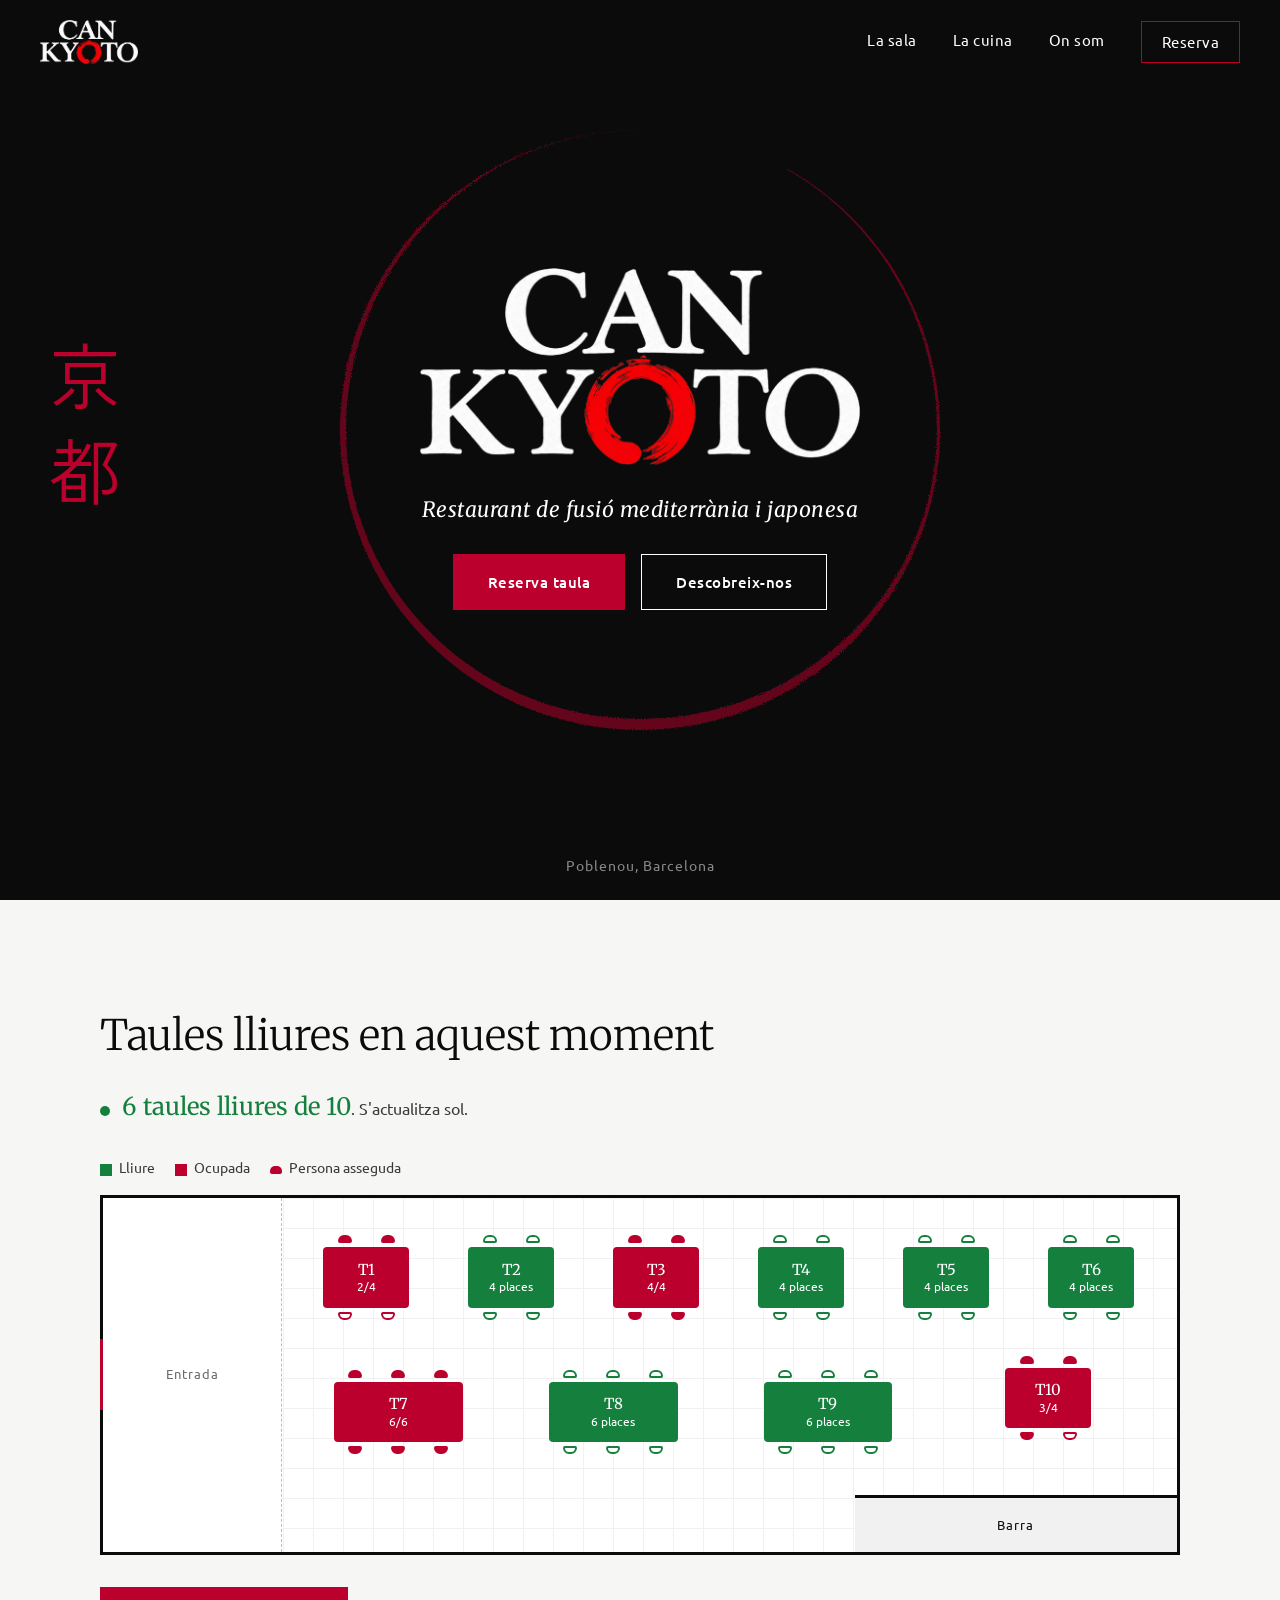
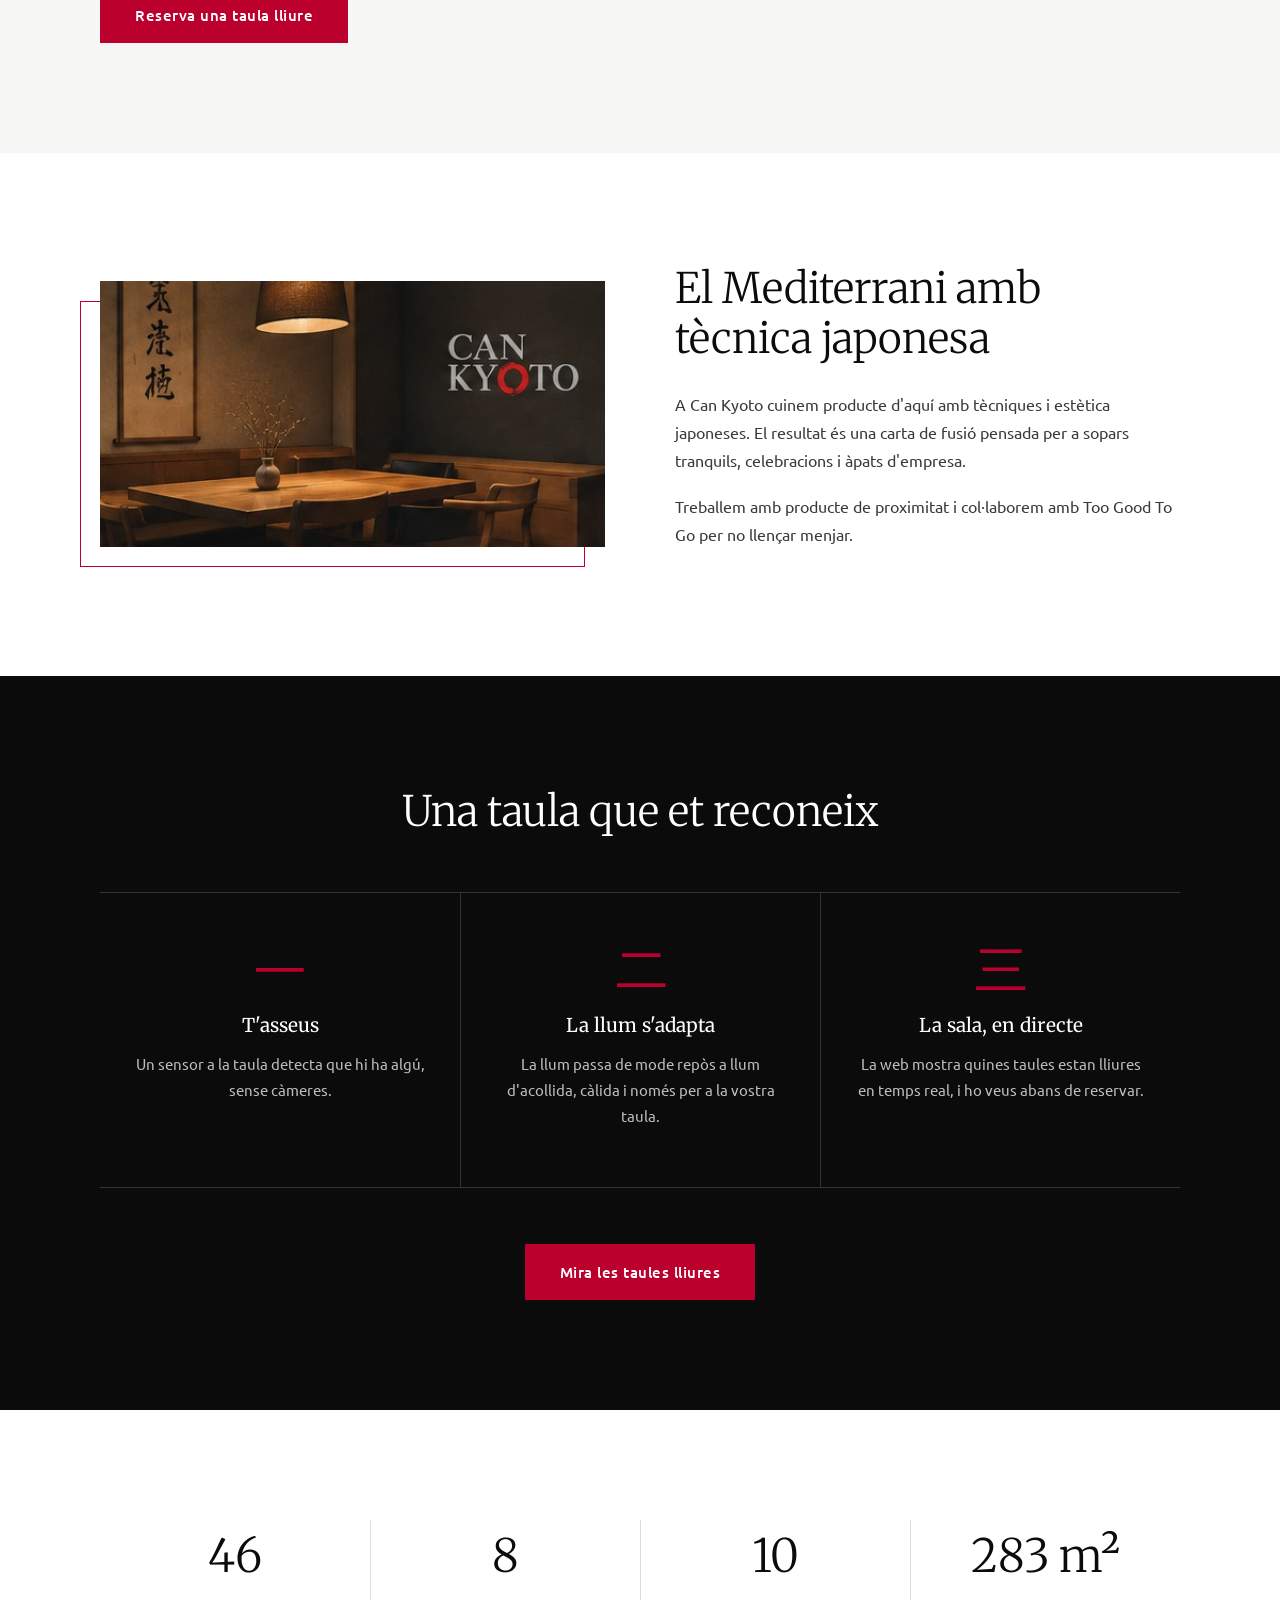
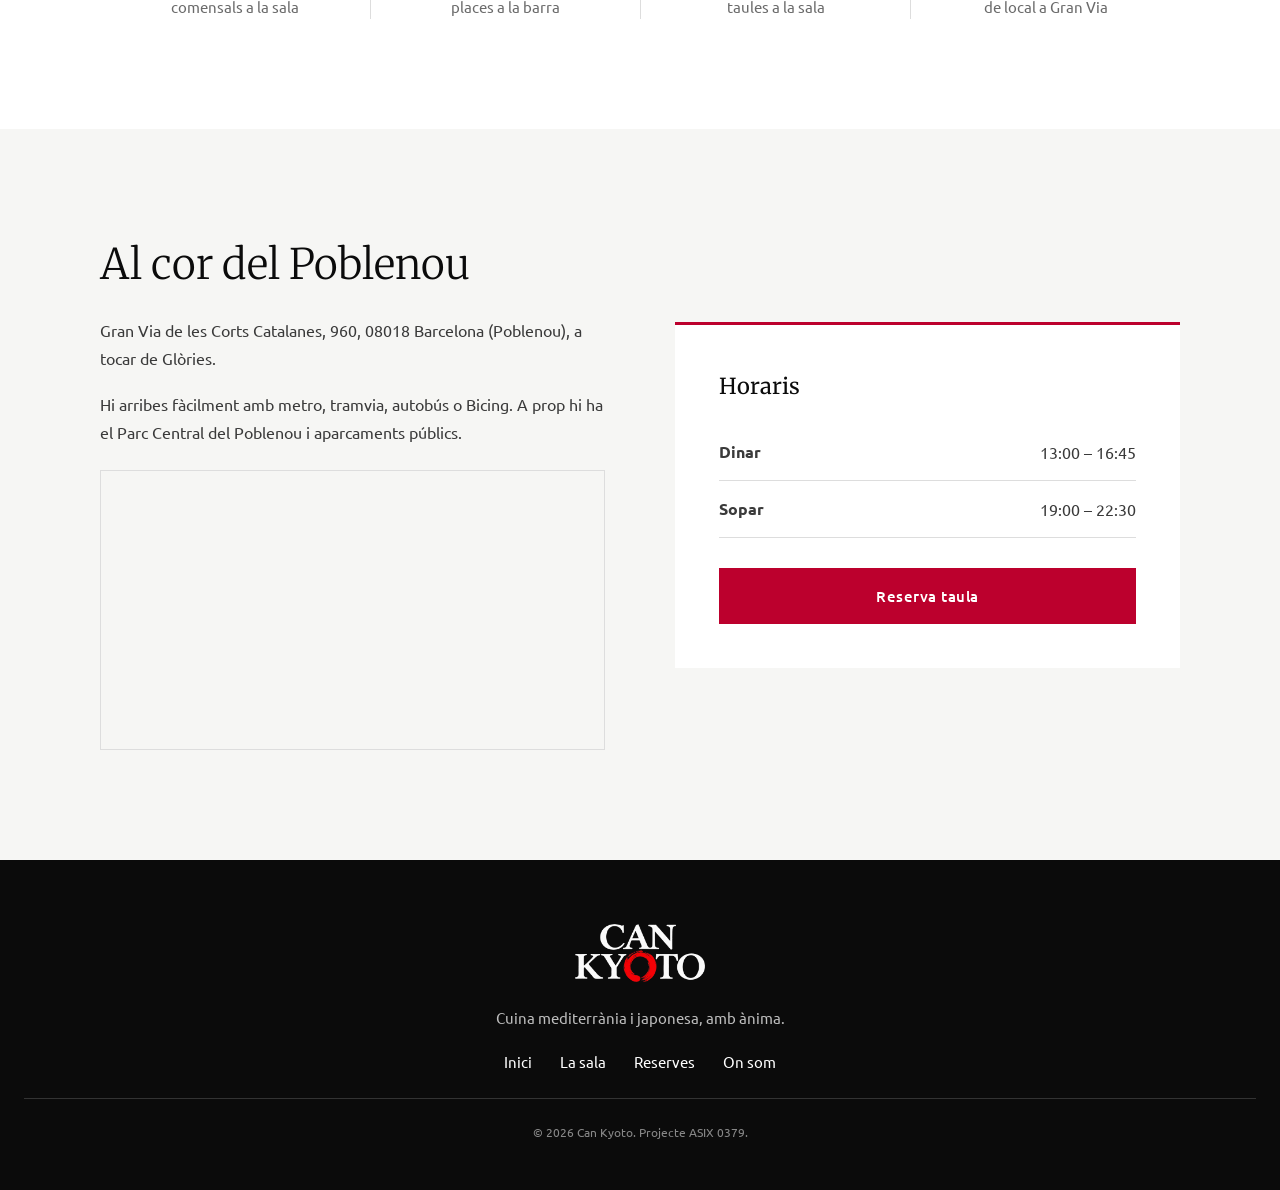
==== index.html @ b828a42a "Millores de la web: variables CSS, focus amb teclat i ajustos per al mòbil - Colors i lletres en var" ====
<!doctype html>
<html lang="ca">
<head>
  <meta charset="utf-8">
  <meta name="viewport" content="width=device-width, initial-scale=1">
  <title>Can Kyoto, restaurant de fusió mediterrània i japonesa</title>
  <meta name="description" content="Can Kyoto, restaurant de fusió mediterrània i japonesa al Poblenou, Barcelona.">
  <link rel="preconnect" href="https://fonts.googleapis.com">
  <link rel="preconnect" href="https://fonts.gstatic.com" crossorigin>
  <link href="https://fonts.googleapis.com/css2?family=Merriweather:ital,wght@0,300;0,400;0,700;1,400&family=Ubuntu:wght@300;400;500;700&family=Zen+Kaku+Gothic+New:wght@400;700&display=swap" rel="stylesheet">
  <link rel="icon" href="img/favicon.png">
  <link rel="stylesheet" href="css/style.css?v=3">
</head>
<body>

  <!-- PORTADA -->
  <header class="hero">
    <nav class="menu">
      <a href="index.html" class="logo-menu"><img src="img/logotip.png" alt="Can Kyoto, inici"></a>
      <a href="#sala">La sala</a>
      <a href="#cuina">La cuina</a>
      <a href="#on-som">On som</a>
      <a href="reserves.html" class="menu-reserva">Reserva</a>
    </nav>

    <p class="kanji" lang="ja">京都</p>

    <!-- Filtre SVG: deforma la vora del cercle amb soroll perquè sembli pintada amb pinzell -->
    <svg class="filtres" aria-hidden="true">
      <filter id="pinzell">
        <feTurbulence type="fractalNoise" baseFrequency="0.9" numOctaves="2" result="soroll" />
        <feDisplacementMap in="SourceGraphic" in2="soroll" scale="4" />
      </filter>
    </svg>
    <div class="cercle"></div>

    <div class="hero-centre">
      <img src="img/logotip.png" alt="Can Kyoto" class="logo">
      <p class="subtitol">Restaurant de fusió mediterrània i japonesa</p>
      <div class="hero-botons">
        <a href="reserves.html" class="boto">Reserva taula</a>
        <a href="#cuina" class="boto boto-linia">Descobreix-nos</a>
      </div>
    </div>

    <p class="hero-peu">Poblenou, Barcelona</p>
  </header>

  <!-- LA SALA EN DIRECTE -->
  <section class="seccio gris" id="sala">
    <div class="contingut">
      <h2>Taules lliures en aquest moment</h2>
      <p class="sala-estat"><span class="punt"></span> <strong id="lliures"></strong>. S'actualitza sol.</p>

      <div class="llegenda">
        <span><i class="quadre lliure"></i> Lliure</span>
        <span><i class="quadre ocupada"></i> Ocupada</span>
        <span><i class="quadre assegut"></i> Persona asseguda</span>
      </div>

      <div class="mapa-scroll">
        <div class="mapa" id="mapa-sala">
          <div class="zona entrada">Entrada</div>
          <div class="zona barra">Barra</div>
        </div>
      </div>

      <a href="reserves.html" class="boto boto-sala">Reserva una taula lliure</a>
    </div>
  </section>

  <!-- LA CUINA -->
  <section class="seccio" id="cuina">
    <div class="contingut dues-col">
      <div>
        <h2>El Mediterrani amb tècnica japonesa</h2>
        <p>A Can Kyoto cuinem producte d'aquí amb tècniques i estètica japoneses. El resultat és una carta de fusió pensada per a sopars tranquils, celebracions i àpats d'empresa.</p>
        <p>Treballem amb producte de proximitat i col·laborem amb Too Good To Go per no llençar menjar.</p>
      </div>
      <div class="marc-foto">
        <img src="img/sala.jpg" alt="Taula de fusta de la sala de Can Kyoto sota un llum càlid">
      </div>
    </div>
  </section>

  <!-- LA TAULA QUE ET RECONEIX -->
  <section class="seccio fosc" id="taula">
    <div class="contingut">
      <h2>Una taula que et reconeix</h2>

      <div class="passos">
        <div class="pas-taula">
          <p class="num" lang="ja">一</p>
          <h3>T'asseus</h3>
          <p>Un sensor a la taula detecta que hi ha algú, sense càmeres.</p>
        </div>
        <div class="pas-taula">
          <p class="num" lang="ja">二</p>
          <h3>La llum s'adapta</h3>
          <p>La llum passa de mode repòs a llum d'acollida, càlida i només per a la vostra taula.</p>
        </div>
        <div class="pas-taula">
          <p class="num" lang="ja">三</p>
          <h3>La sala, en directe</h3>
          <p>La web mostra quines taules estan lliures en temps real, i ho veus abans de reservar.</p>
        </div>
      </div>

      <a href="#sala" class="boto">Mira les taules lliures</a>
    </div>
  </section>

  <!-- XIFRES -->
  <section class="seccio">
    <div class="contingut xifres">
      <div class="xifra"><strong>46</strong><span>comensals a la sala</span></div>
      <div class="xifra"><strong>8</strong><span>places a la barra</span></div>
      <div class="xifra"><strong>10</strong><span>taules a la sala</span></div>
      <div class="xifra"><strong>283 m²</strong><span>de local a Gran Via</span></div>
    </div>
  </section>

  <!-- ON SOM -->
  <section class="seccio gris" id="on-som">
    <div class="contingut dues-col">
      <div>
        <h2>Al cor del Poblenou</h2>
        <p>Gran Via de les Corts Catalanes, 960, 08018 Barcelona (Poblenou), a tocar de Glòries.</p>
        <p>Hi arribes fàcilment amb metro, tramvia, autobús o Bicing. A prop hi ha el Parc Central del Poblenou i aparcaments públics.</p>
        <!-- Mapa de Google incrustat (no cal clau d'API amb output=embed) -->
        <iframe class="mapa-google" title="Mapa de la ubicació de Can Kyoto" loading="lazy"
          src="https://www.google.com/maps?q=41.409875,2.195916&amp;z=17&amp;output=embed"></iframe>
      </div>
      <div class="horaris">
        <h3>Horaris</h3>
        <p class="fila"><strong>Dinar</strong> <span>13:00 – 16:45</span></p>
        <p class="fila"><strong>Sopar</strong> <span>19:00 – 22:30</span></p>
        <a href="reserves.html" class="boto">Reserva taula</a>
      </div>
    </div>
  </section>

  <!-- PEU -->
  <footer class="peu-portada">
    <img src="img/logotip.png" alt="Can Kyoto" class="logo-peu">
    <p>Cuina mediterrània i japonesa, amb ànima.</p>
    <nav class="menu-peu">
      <a href="index.html">Inici</a>
      <a href="index.html#sala">La sala</a>
      <a href="reserves.html">Reserves</a>
      <a href="index.html#on-som">On som</a>
    </nav>
    <p class="petit">© 2026 Can Kyoto. Projecte ASIX 0379.</p>
  </footer>

  <script src="js/taules.js?v=2"></script>
  <script src="js/sala.js?v=2"></script>
  <script src="js/menu.js?v=2"></script>
</body>
</html>
---- css/style.css ----
/* ==========================================================
   Can Kyoto: full d'estils de tota la web
   Colors de la guia d'estil: negre #0B0B0B, blanc #FFFFFF i vermell #BC002D
   ========================================================== */

:root {
  /* Colors: es canvien aquí i canvien a tota la web */
  --negre: #0B0B0B;
  --blanc: #FFFFFF;
  --vermell: #BC002D;
  --vermell-fosc: #8F0022;
  --verd: #15803D;
  --verd-fosc: #116A32;
  --text: #3A3A3A;
  --gris: #6B6B6B;
  --gris-clar: #888888;
  --gris-suau: #BDBDBD;
  --linia-fosca: #333333;
  --linia: #DDDDDD;
  --linia-clara: #E5E5E5;
  --vora-opcio: #CFCFCF;
  --fons-gris: #F6F6F4;
  --quadricula: #F1F1F1;
  --taula-petita: #D1D5DB;
  --text-taula-petita: #4B5563;
  --vermell-mig: rgba(188, 0, 45, 0.5);

  /* Lletres */
  --lletra-text: "Ubuntu", sans-serif;
  --lletra-titols: "Merriweather", serif;
  --lletra-japonesa: "Zen Kaku Gothic New", sans-serif;
}

* { box-sizing: border-box; margin: 0; padding: 0; }

/* Res no pot fer sortir la pàgina pels costats (scroll lateral al mòbil) */
html, body { overflow-x: clip; }

/* Contorn visible quan es navega amb el teclat, a totes les pàgines */
:focus-visible { outline: 2px solid var(--vermell); outline-offset: 2px; }

body {
  font-family: var(--lletra-text);
  font-size: 16px;
  line-height: 1.6;
  color: var(--negre);
  background: var(--blanc);
}

/* ==========================================================
   Portada (index.html)
   ========================================================== */

/* Estil japonès minimalista: molt d'espai, línies fines i el vermell només per destacar */

/* ---------- Portada ---------- */
.hero {
  position: relative;          /* perquè el cercle i el kanji es col·loquin dins */
  min-height: 100vh;           /* per als navegadors antics */
  min-height: 100svh;          /* ocupa la pantalla sense quedar tallat per la barra del mòbil */
  display: flex;
  flex-direction: column;
  padding: 24px 40px;
  background: var(--negre);
  color: var(--blanc);
  text-align: center;
  overflow: hidden;
}

/* Menú de dalt a la dreta: fix, es queda a dalt quan baixes per la pàgina */
.menu {
  position: fixed;             /* fix a la finestra (sticky no serveix: el menú és dins de la portada) */
  top: 0;
  left: 0;
  right: 0;
  z-index: 10;                 /* per sobre de les seccions */
  display: flex;
  justify-content: flex-end;
  align-items: center;
  gap: 36px;
  padding: 20px 40px;
  background: var(--negre);         /* fons negre perquè es llegeixi a sobre de les seccions blanques */
}

/* Quan cliques un enllaç (#cuina...), la secció no queda tapada pel menú fix */
html { scroll-padding-top: 90px; }
.menu a {
  color: var(--blanc);
  text-decoration: none;
  font-size: 15px;
  letter-spacing: 0.5px;
  padding-bottom: 4px;
  border-bottom: 1px solid transparent;
}
.menu a:hover { border-bottom-color: var(--vermell); }

/* Logo petit a l'esquerra del menú: margin-right auto l'empeny a l'esquerra i els enllaços a la dreta */
.menu .logo-menu { margin-right: auto; padding: 0; border: 0; }
.logo-menu img { display: block; height: 44px; }

/* A dalt de tot ja es veu el logo gran de la portada: el petit només surt quan baixes (js/menu.js) */
.menu .logo-menu { opacity: 0; transition: opacity 0.3s; }
.menu.avall .logo-menu { opacity: 1; }
.menu .menu-reserva { padding: 8px 20px; border: 1px solid var(--vermell); }
.menu .menu-reserva:hover { background: var(--vermell); }

/* "Kioto" en japonès, escrit en vertical: és l'element protagonista de la portada */
.kanji {
  position: absolute;
  left: 48px;
  top: 50%;
  margin-top: -110px;          /* la meitat de l'alçada del text: queda centrat */
  writing-mode: vertical-rl;
  font-family: var(--lletra-japonesa);
  font-size: 72px;
  line-height: 1;
  letter-spacing: 24px;
  color: var(--vermell);
}

/* Cercle darrere del logo en forma d'ensō: el cercle japonès pintat d'un sol traç de pinzell,
   que es deixa obert. El tros de dalt és transparent i les puntes s'aprimen soles. */
.cercle {
  position: absolute;
  top: 50%;
  left: 50%;
  width: 600px;
  height: 600px;
  margin-top: -320px;          /* la meitat de l'alçada, una mica més amunt */
  margin-left: -300px;         /* la meitat de l'amplada: queda centrat */
  border-style: solid;
  border-color: var(--vermell-mig);
  border-top-color: transparent;   /* l'obertura de l'ensō: així també es veu que gira */
  /* Cada costat té un gruix diferent (dalt, dreta, baix, esquerra):
     el traç s'engruixeix i s'aprima com una pinzellada */
  border-width: 0 3px 11px 6px;
  filter: url(#pinzell);           /* vores irregulars de pinzell (filtre SVG de l'index.html) */
  border-radius: 50%;
  animation: girar 60s linear infinite;   /* una volta per minut */
}

@keyframes girar {
  from { transform: rotate(0deg); }
  to { transform: rotate(360deg); }
}

/* L'SVG només guarda el filtre: no ha d'ocupar espai */
.filtres { position: absolute; width: 0; height: 0; }

/* Si l'usuari té activat "reduir moviment" al sistema, el cercle no gira */
@media (prefers-reduced-motion: reduce) {
  .cercle { animation: none; }
}

.hero-centre {
  position: relative;          /* queda per sobre del cercle */
  flex: 1;
  display: flex;
  flex-direction: column;
  align-items: center;
  justify-content: center;
  gap: 28px;
}
.logo { width: 440px; max-width: 80%; }
.subtitol {
  font-family: var(--lletra-titols);
  font-style: italic;
  font-size: 21px;
  letter-spacing: 0.5px;
}
.hero-botons { display: flex; flex-wrap: wrap; justify-content: center; gap: 16px; }
.hero-peu { font-size: 14px; letter-spacing: 1px; color: var(--gris-clar); }

/* Botons */
.boto {
  display: inline-block;
  padding: 15px 34px;
  border: 1px solid var(--vermell);
  background: var(--vermell);
  color: var(--blanc);
  text-decoration: none;
  font-size: 15px;
  font-weight: 500;
  letter-spacing: 0.5px;
}
.boto:hover { background: var(--vermell-fosc); border-color: var(--vermell-fosc); }
.boto-linia { background: transparent; border-color: var(--blanc); }
.boto-linia:hover { background: var(--blanc); border-color: var(--blanc); color: var(--negre); }

/* ---------- Seccions ---------- */
.seccio { padding: 110px 40px; }
.contingut { max-width: 1080px; margin: 0 auto; }
.seccio h2 {
  font-family: var(--lletra-titols);
  font-weight: 300;
  font-size: 42px;
  line-height: 1.2;
  margin-bottom: 26px;
}
.seccio p { max-width: 520px; margin-bottom: 18px; line-height: 1.75; color: var(--text); }

.gris { background: var(--fons-gris); }

/* Mapa de Google de la secció On som */
.mapa-google { display: block; width: 100%; height: 280px; margin-top: 24px; border: 1px solid var(--linia); }

/* Dues columnes: text i foto */
.dues-col { display: grid; grid-template-columns: minmax(0, 1fr) minmax(0, 1fr); gap: 70px; align-items: center; }

/* Foto amb un marc vermell desplaçat */
.marc-foto { position: relative; }
.marc-foto::before {
  content: "";
  position: absolute;
  top: 20px;
  left: 20px;
  right: -20px;
  bottom: -20px;
  border: 1px solid var(--vermell);
}
.marc-foto img { position: relative; display: block; width: 100%; }

/* A "La cuina" la foto va a l'esquerra (la columna de text i la de la foto s'alternen)
   i el marc vermell surt cap a l'esquerra, cap a fora de la pàgina */
#cuina .marc-foto { order: -1; }
#cuina .marc-foto::before { left: -20px; right: 20px; }

/* Secció fosca */
.fosc { background: var(--negre); color: var(--blanc); text-align: center; }
.fosc p { color: var(--gris-suau); margin-left: auto; margin-right: auto; }

.passos {
  display: grid;
  grid-template-columns: 1fr 1fr 1fr;
  margin: 56px 0;
  border-top: 1px solid var(--linia-fosca);
  border-bottom: 1px solid var(--linia-fosca);
}
.pas-taula { padding: 40px 32px; }
.pas-taula + .pas-taula { border-left: 1px solid var(--linia-fosca); }   /* línia entre columnes */
.pas-taula .num { font-family: var(--lletra-japonesa); font-size: 56px; line-height: 1.2; color: var(--vermell); margin-bottom: 10px; }
.pas-taula h3 { font-family: var(--lletra-titols); font-weight: 400; font-size: 19px; margin-bottom: 10px; }
.pas-taula p { font-size: 15px; }

/* La sala en directe */
.sala-estat { color: var(--text); }
/* El nombre de taules lliures és el que més importa: gran i en verd */
.sala-estat strong { font-family: var(--lletra-titols); font-size: 24px; font-weight: 400; color: var(--verd); }
.punt { display: inline-block; width: 10px; height: 10px; margin-right: 8px; border-radius: 50%; background: var(--verd); vertical-align: middle; animation: batec 2s infinite; }
#sala .mapa { background-color: var(--blanc); }   /* el plànol blanc destaca sobre el fons gris */

/* El punt verd s'apaga i s'encén: indica que les dades són en directe */
@keyframes batec {
  50% { opacity: 0.3; }
}
@media (prefers-reduced-motion: reduce) {
  .punt { animation: none; }
}
#sala .llegenda { margin-top: 28px; }
#sala .taula { cursor: default; }                          /* aquí només es mira, no es tria */
#sala .tauler { transition: background-color 0.6s; }       /* el canvi de color es nota */
.boto-sala { margin-top: 32px; }

/* Xifres */
.xifres { display: grid; grid-template-columns: 1fr 1fr 1fr 1fr; text-align: center; }
.xifra + .xifra { border-left: 1px solid var(--linia); }
.xifra strong { display: block; font-family: var(--lletra-titols); font-weight: 300; font-size: 46px; }
.xifra span { font-size: 15px; color: var(--gris); }

/* Horaris */
.horaris { padding: 44px; background: var(--blanc); border-top: 3px solid var(--vermell); }
.horaris h3 { font-family: var(--lletra-titols); font-weight: 400; font-size: 22px; margin-bottom: 20px; }
.horaris .fila { display: flex; justify-content: space-between; max-width: none; padding: 14px 0; margin: 0; border-bottom: 1px solid var(--linia); }
.horaris .boto { display: block; margin-top: 30px; text-align: center; }

/* Peu (el mateix a totes les pàgines) */
.peu-portada { padding: 64px 24px 48px; background: var(--negre); color: var(--gris-suau); text-align: center; font-size: 15px; }
.logo-peu { width: 130px; margin-bottom: 18px; }
.menu-peu { display: flex; justify-content: center; gap: 28px; margin-top: 20px; }
.menu-peu a { color: var(--blanc); text-decoration: none; }
.menu-peu a:hover { color: var(--vermell); }
.peu-portada .petit { margin-top: 24px; padding-top: 24px; border-top: 1px solid var(--linia-fosca); font-size: 12px; color: var(--gris-clar); }

/* ---------- Mòbil ---------- */
@media (max-width: 760px) {
  .hero, .seccio { padding-left: 20px; padding-right: 20px; }
  .menu { justify-content: center; flex-wrap: wrap; gap: 18px; padding: 14px 20px; }
  .menu .logo-menu { margin-right: 0; width: 100%; display: flex; justify-content: center; }   /* al mòbil, el logo a dalt i els enllaços a sota */
  .logo-menu img { height: 36px; }
  html { scroll-padding-top: 140px; }   /* al mòbil el menú fa dues files i és més alt */
  .kanji { display: none; }
  .cercle { width: 340px; height: 340px; margin-top: -190px; margin-left: -170px; }
  .seccio { padding-top: 70px; padding-bottom: 70px; }
  .seccio h2 { font-size: 30px; }
  .dues-col, .passos { grid-template-columns: minmax(0, 1fr); gap: 40px; }
  .pas-taula + .pas-taula { border-left: 0; border-top: 1px solid var(--linia-fosca); }
  .xifres { grid-template-columns: 1fr 1fr; row-gap: 30px; }
  .xifra:nth-child(3) { border-left: 0; }   /* la tercera xifra comença fila nova */
  .xifra strong { font-size: 36px; }
}

/* ==========================================================
   Reserves (reserves.html)
   Mateix estil que la portada: fons blanc, línies fines,
   cantonades rectes i el vermell només per al que és important
   ========================================================== */

/* Capçalera negra, com la portada i el peu */
.cap {
  display: flex;
  justify-content: space-between;
  align-items: center;
  padding: 20px 40px;
  background: var(--negre);
  position: sticky;   /* es queda enganxada a dalt quan baixes per la pàgina */
  top: 0;
  z-index: 10;        /* per sobre del mapa i de la resta del contingut */
}
.logo-cap { height: 52px; }
.menu-reserves { display: flex; gap: 32px; }
.menu-reserves a { color: var(--blanc); text-decoration: none; font-size: 15px; padding-bottom: 4px; border-bottom: 1px solid transparent; }
.menu-reserves a:hover { border-bottom-color: var(--blanc); }
.menu-reserves a.actiu { color: var(--vermell); border-bottom-color: var(--vermell); }

/* Dues columnes: reserva a l'esquerra, informació a la dreta */
.pagina { display: grid; grid-template-columns: minmax(0, 1fr) 320px; gap: 48px; max-width: 1200px; margin: 0 auto; padding: 48px 16px; }

.targeta { position: relative; min-width: 0; padding-right: 56px; }   /* min-width: 0 perquè el mapa no eixampli la columna */

/* "Reserva" en japonès, en vertical al marge dret (com el kanji de la portada) */
.targeta::before {
  content: "予約";
  position: absolute;
  font-family: var(--lletra-japonesa);   /* la mateixa lletra que el 京都 de la portada */
  top: 0;
  right: 0;
  writing-mode: vertical-rl;
  font-size: 26px;
  letter-spacing: 14px;
  color: var(--vermell);
}

.targeta h2 {
  font-family: var(--lletra-titols);
  font-weight: 400;
  font-size: 22px;
  margin: 40px 0 16px;
}

/* Columna dreta */
.info { border: 1px solid var(--linia-clara); align-self: start; }
.info img { display: block; width: 100%; }   /* sense alçada fixa: es veu la foto sencera */
.info-bloc { padding: 24px; }
.info-bloc + .info-bloc { border-top: 1px solid var(--linia-clara); }
.info-bloc h3 { font-family: var(--lletra-titols); font-weight: 400; font-size: 18px; margin-bottom: 12px; }
.info-bloc p { margin-bottom: 12px; color: var(--text); }

/* Indicador de passos: una línia fina que es torna vermella al pas actual */
.progres { display: flex; gap: 12px; list-style: none; }
.progres li { flex: 1; padding-top: 10px; border-top: 2px solid var(--linia-clara); font-size: 14px; color: var(--gris-clar); }
.progres li.actiu { border-top-color: var(--vermell); color: var(--negre); }

/* Botons d'opció (persones, dies i torns) */
.opcions { display: flex; flex-wrap: wrap; gap: 8px; }
.opcio {
  min-width: 56px;
  padding: 12px 16px;
  border: 1px solid var(--vora-opcio);
  background: var(--blanc);
  color: var(--negre);
  font-family: inherit;
  font-size: 16px;
  cursor: pointer;
}
.opcio:hover { border-color: var(--negre); }
.opcio.triat { background: var(--negre); border-color: var(--negre); color: var(--blanc); }
.dia { min-width: 72px; line-height: 1.25; }
.dia small { display: block; font-size: 12px; }
.dia b { display: block; font-family: var(--lletra-titols); font-size: 22px; font-weight: 400; }
.torn { width: 190px; text-align: left; }
.torn b { display: block; font-family: var(--lletra-titols); font-size: 18px; font-weight: 400; }

.nota { margin-top: 12px; font-size: 14px; color: var(--gris); }

/* Resum de la reserva: una línia vermella a l'esquerra */
.resum { padding: 4px 0 4px 16px; margin: 32px 0 24px; border-left: 2px solid var(--vermell); color: var(--text); }

/* Botons de Continuar i Enrere (com els de la portada) */
.continuar, .tornar {
  margin-top: 40px;
  padding: 16px 32px;
  border: 1px solid var(--vermell);
  font-family: inherit;
  font-size: 15px;
  font-weight: 500;
  letter-spacing: 1px;
  cursor: pointer;
}
.continuar { width: 100%; background: var(--vermell); color: var(--blanc); }
.continuar:hover { background: var(--vermell-fosc); border-color: var(--vermell-fosc); }
.tornar { background: var(--blanc); border-color: var(--negre); color: var(--negre); }
.tornar:hover { background: var(--negre); color: var(--blanc); }
.botons { display: flex; gap: 12px; }

/* Formulari: només una línia a sota de cada camp */
label { display: block; margin: 24px 0 4px; font-size: 14px; color: var(--text); }
input, select, textarea {
  width: 100%;
  padding: 10px 0;
  border: 0;
  border-bottom: 1px solid var(--negre);
  background: transparent;
  font-family: inherit;
  font-size: 16px;
}
input:focus, select:focus, textarea:focus { border-bottom-color: var(--vermell); }
select { max-width: 260px; cursor: pointer; }
textarea { resize: vertical; }
.check { display: flex; align-items: center; gap: 10px; font-size: 15px; }
.check input { width: 18px; height: 18px; accent-color: var(--vermell); }
.error { min-height: 24px; margin-top: 16px; color: var(--vermell); font-weight: 500; }

/* Llegenda del mapa */
.llegenda { display: flex; flex-wrap: wrap; gap: 20px; margin-bottom: 16px; font-size: 14px; color: var(--text); }
.quadre { display: inline-block; width: 12px; height: 12px; margin-right: 4px; vertical-align: middle; }
.quadre.lliure { background: var(--verd); }
.quadre.ocupada { background: var(--vermell); }
.quadre.petita { background: var(--taula-petita); }
.quadre.assegut { height: 8px; border-radius: 5px 5px 2px 2px; background: var(--vermell); }

/* Mapa de la sala, dibuixat com un plànol d'arquitecte */
.mapa-scroll { overflow-x: auto; }      /* al mòbil el mapa es desplaça de costat */
.mapa {
  position: relative;                    /* les taules es col·loquen a dins amb position: absolute */
  min-width: 640px;
  height: 360px;
  border: 3px solid var(--negre);             /* parets gruixudes, com en un plànol */
  background-color: var(--blanc);
  /* Quadrícula de 30px: dues línies grises, una horitzontal i una vertical, que es repeteixen */
  background-image:
    linear-gradient(var(--quadricula) 1px, transparent 1px),
    linear-gradient(90deg, var(--quadricula) 1px, transparent 1px);
  background-size: 30px 30px;
}
.zona { position: absolute; display: flex; align-items: center; justify-content: center; font-size: 13px; letter-spacing: 1px; }
.zona.entrada { left: 0; top: 0; width: 16.7%; height: 100%; border-right: 1px dashed var(--gris-suau); background: var(--blanc); color: var(--gris); }

/* La porta: un forat a la paret de l'esquerra, marcat en vermell */
.zona.entrada::before {
  content: "";
  position: absolute;
  left: -3px;                            /* just a sobre de la paret */
  top: 40%;
  width: 3px;
  height: 20%;
  background: var(--vermell);
}

.zona.barra { left: 70%; top: 84%; width: 30%; height: 16%; border-top: 3px solid var(--negre); background: var(--quadricula); color: var(--negre); }

/* Taula = tauler de color + cadires al voltant */
.taula { position: absolute; border: 0; background: none; font-family: inherit; cursor: pointer; }
.taula:disabled { cursor: not-allowed; }
.tauler {
  position: absolute;
  top: 0;
  left: 0;
  width: 100%;
  height: 100%;
  display: flex;
  flex-direction: column;
  align-items: center;
  justify-content: center;
  border-radius: 4px;
  color: var(--blanc);
  font-size: 12px;
  line-height: 1.3;
}
.tauler b { font-family: var(--lletra-titols); font-size: 15px; font-weight: 400; }

.cadira {
  position: absolute;
  width: 14px;
  height: 8px;
  margin-left: -7px;                     /* centra la cadira al seu punt */
  border: 2px solid;
  background: var(--blanc);
}
.cadira.dalt { top: -12px; border-radius: 6px 6px 2px 2px; }
.cadira.baix { bottom: -12px; border-radius: 2px 2px 6px 6px; }

/* Colors de cada estat: el contorn i el farciment són del mateix color */
.lliure .tauler { background: var(--verd); }
.lliure .cadira { border-color: var(--verd); }
.ocupada .tauler { background: var(--vermell); }
.ocupada .cadira { border-color: var(--vermell); }
.ocupada .cadira.plena { background: var(--vermell); }
.petita .tauler { background: var(--taula-petita); color: var(--text-taula-petita); }
.petita .cadira { border-color: var(--taula-petita); }
.triada .tauler { background: var(--negre); }
.triada .cadira { border-color: var(--negre); }
.lliure:hover .tauler { background: var(--verd-fosc); }

/* La taula triada porta un marc vermell al voltant, perquè es vegi clar quina és */
.triada .tauler { outline: 2px solid var(--vermell); outline-offset: 5px; }


/* Mòbil */
@media (max-width: 860px) {
  .pagina { grid-template-columns: minmax(0, 1fr); gap: 40px; padding-top: 32px; }
  .cap { padding: 16px 20px; }
  .menu-reserves { gap: 16px; }
  .targeta { padding-right: 0; }
  .targeta::before { display: none; }
  .torn { width: auto; flex: 1; }
}
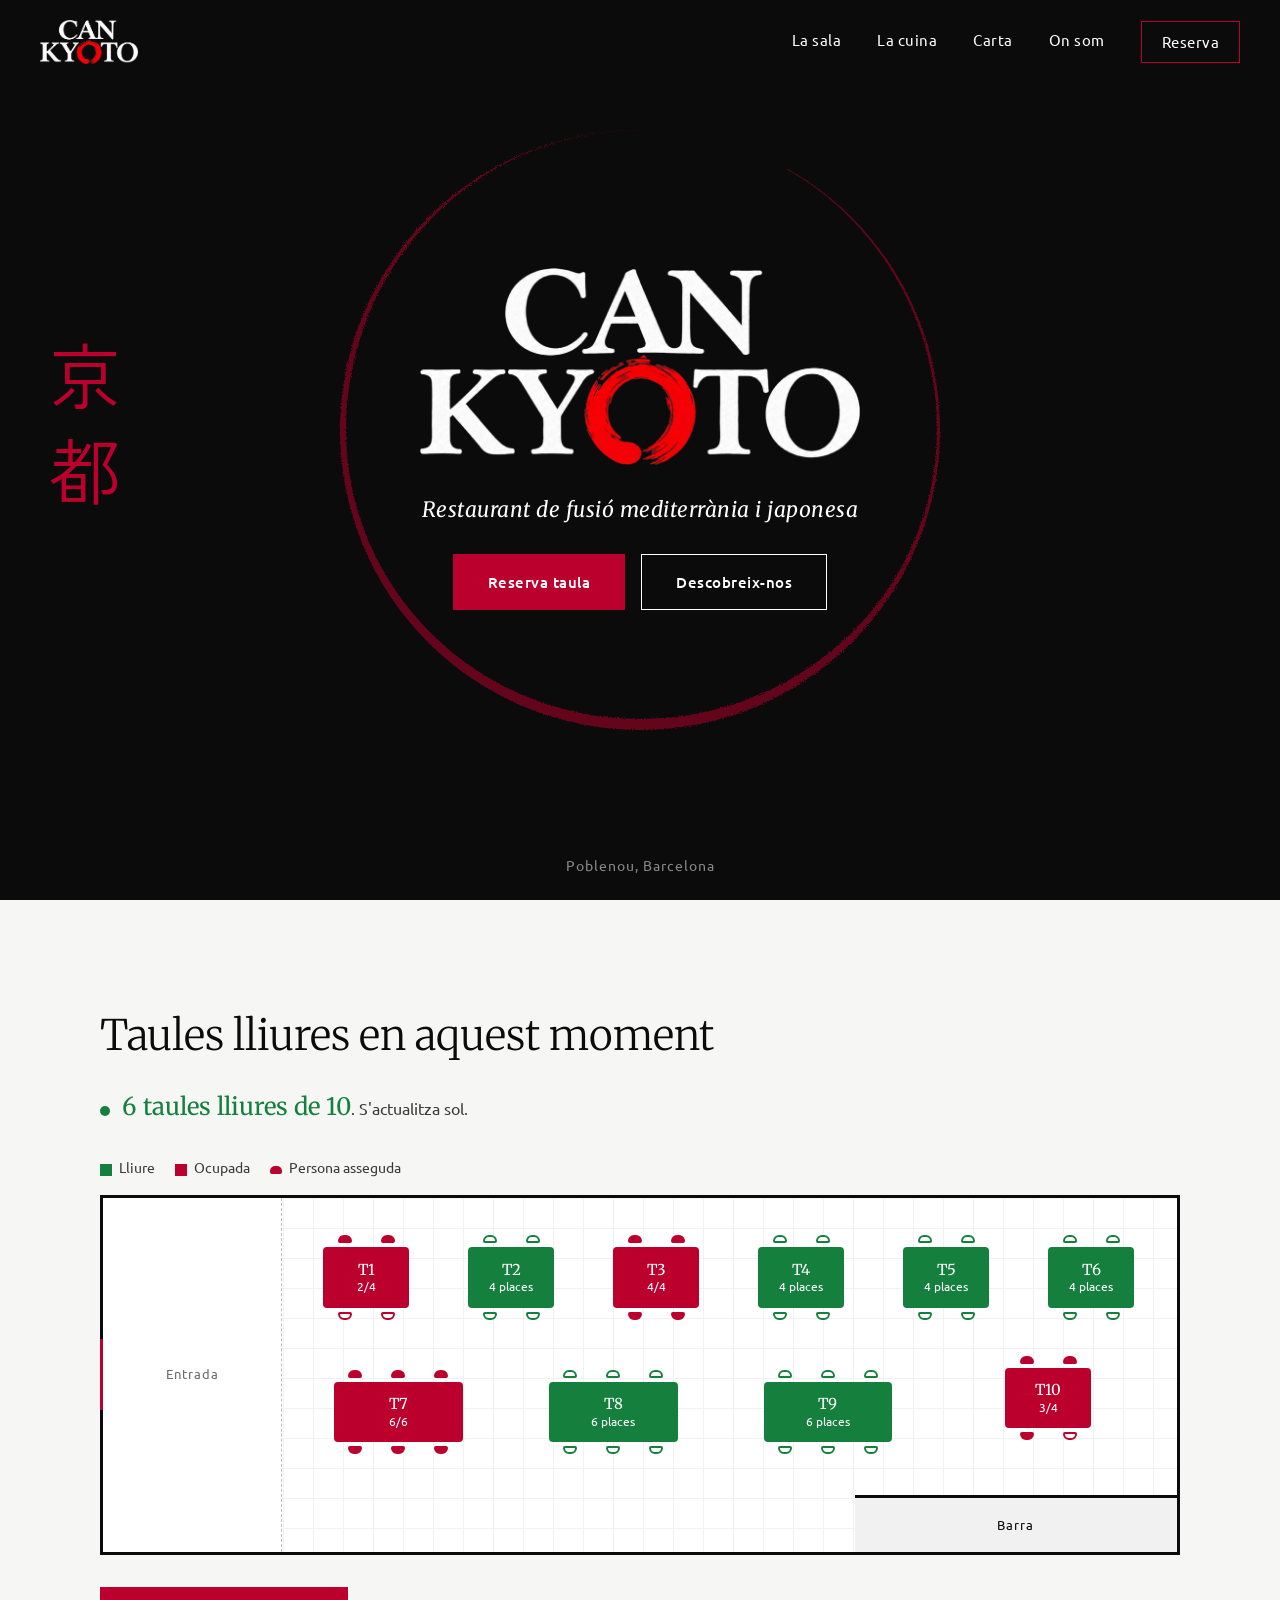
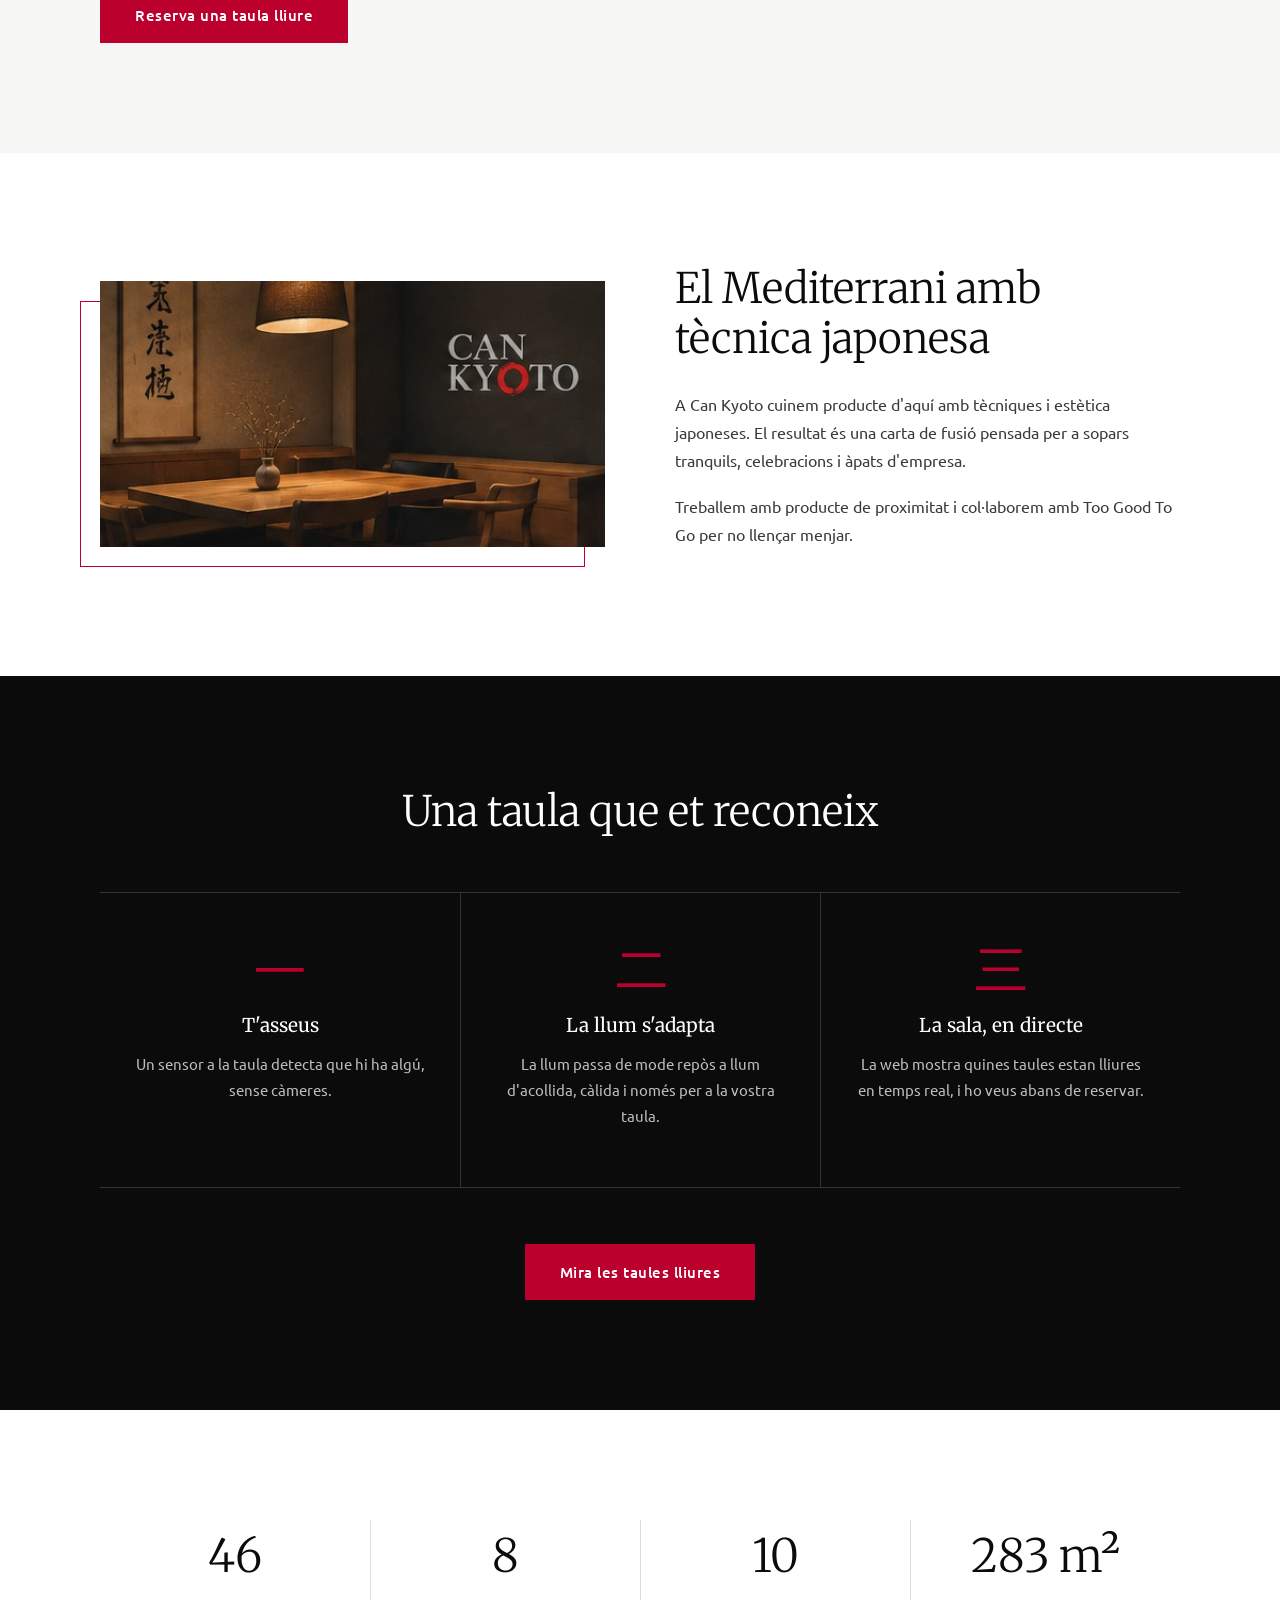
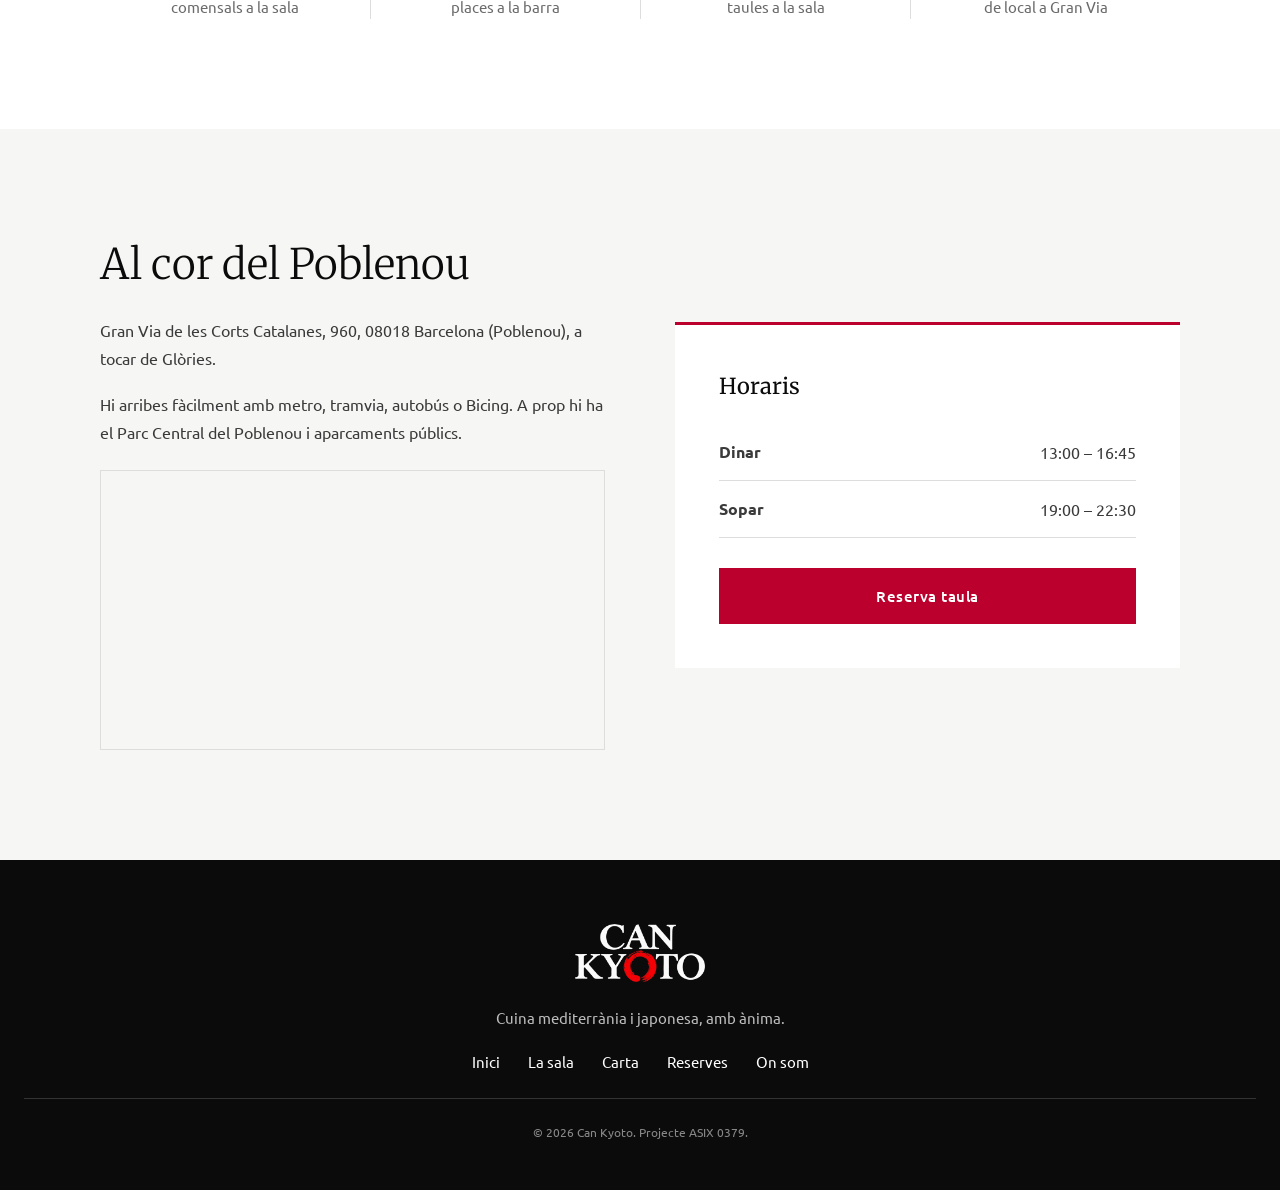
==== commit be15ceb2: "Afegeix la carta: flipbook de Heyzine en català, castellà i anglès Pàgina carta.html amb el flipbook" ====
--- a/index.html
+++ b/index.html
@@ -9,7 +9,7 @@
   <link rel="preconnect" href="https://fonts.gstatic.com" crossorigin>
   <link href="https://fonts.googleapis.com/css2?family=Merriweather:ital,wght@0,300;0,400;0,700;1,400&family=Ubuntu:wght@300;400;500;700&family=Zen+Kaku+Gothic+New:wght@400;700&display=swap" rel="stylesheet">
   <link rel="icon" href="img/favicon.png">
-  <link rel="stylesheet" href="css/style.css?v=3">
+  <link rel="stylesheet" href="css/style.css?v=4">
 </head>
 <body>
 
@@ -19,6 +19,7 @@
       <a href="index.html" class="logo-menu"><img src="img/logotip.png" alt="Can Kyoto, inici"></a>
       <a href="#sala">La sala</a>
       <a href="#cuina">La cuina</a>
+      <a href="carta.html">Carta</a>
       <a href="#on-som">On som</a>
       <a href="reserves.html" class="menu-reserva">Reserva</a>
     </nav>
@@ -147,6 +148,7 @@
     <nav class="menu-peu">
       <a href="index.html">Inici</a>
       <a href="index.html#sala">La sala</a>
+      <a href="carta.html">Carta</a>
       <a href="reserves.html">Reserves</a>
       <a href="index.html#on-som">On som</a>
     </nav>
--- a/css/style.css
+++ b/css/style.css
@@ -318,7 +318,7 @@
 }
 .logo-cap { height: 52px; }
 .menu-reserves { display: flex; gap: 32px; }
-.menu-reserves a { color: var(--blanc); text-decoration: none; font-size: 15px; padding-bottom: 4px; border-bottom: 1px solid transparent; }
+.menu-reserves a { white-space: nowrap; color: var(--blanc); text-decoration: none; font-size: 15px; padding-bottom: 4px; border-bottom: 1px solid transparent; }
 .menu-reserves a:hover { border-bottom-color: var(--blanc); }
 .menu-reserves a.actiu { color: var(--vermell); border-bottom-color: var(--vermell); }
 
@@ -514,3 +514,40 @@
   .targeta::before { display: none; }
   .torn { width: auto; flex: 1; }
 }
+
+
+/* ==========================================================
+   Carta (carta.html)
+   La carta és un flipbook de Heyzine dins d'un iframe.
+   Els botons canvien l'idioma (js/carta.js)
+   ========================================================== */
+
+.carta-flip { max-width: 1200px; margin: 0 auto; padding: 48px 16px 72px; }
+.carta-flip h1 { font-family: var(--lletra-titols); font-weight: 400; font-size: 40px; }
+
+.idiomes { display: flex; flex-wrap: wrap; gap: 8px; margin: 24px 0; }
+.idioma { padding: 8px 20px; border: 1px solid var(--negre); color: var(--negre); text-decoration: none; font-size: 15px; }
+.idioma:hover { border-color: var(--vermell); color: var(--vermell); }
+.idioma[aria-pressed="true"] { background: var(--negre); color: var(--blanc); }
+
+/* El flipbook ensenya dues pàgines A4 una al costat de l'altra: per això és apaïsat */
+.flipbook { aspect-ratio: 3 / 2; max-height: 85vh; width: 100%; background: var(--negre); }
+.flipbook iframe { display: block; width: 100%; height: 100%; border: 0; }
+
+.carta-flip .nota { margin-top: 16px; font-size: 14px; color: var(--gris); }
+.carta-flip .nota a { color: var(--negre); }
+.carta-flip .nota a:hover { color: var(--vermell); }
+
+/* Al mòbil Heyzine ensenya una sola pàgina: el marc és vertical */
+@media (max-width: 760px) {
+  .flipbook { aspect-ratio: 3 / 4; }
+  .carta-flip h1 { font-size: 32px; }
+}
+
+/* Mòbil petit: amb quatre enllaços la capçalera no hi cap en una fila.
+   El logo va a dalt i els enllaços a sota (també a reserves) */
+@media (max-width: 480px) {
+  .cap { flex-direction: column; gap: 10px; padding: 12px 16px; }
+  .logo-cap { height: 40px; }
+  .menu-reserves { gap: 20px; }
+}
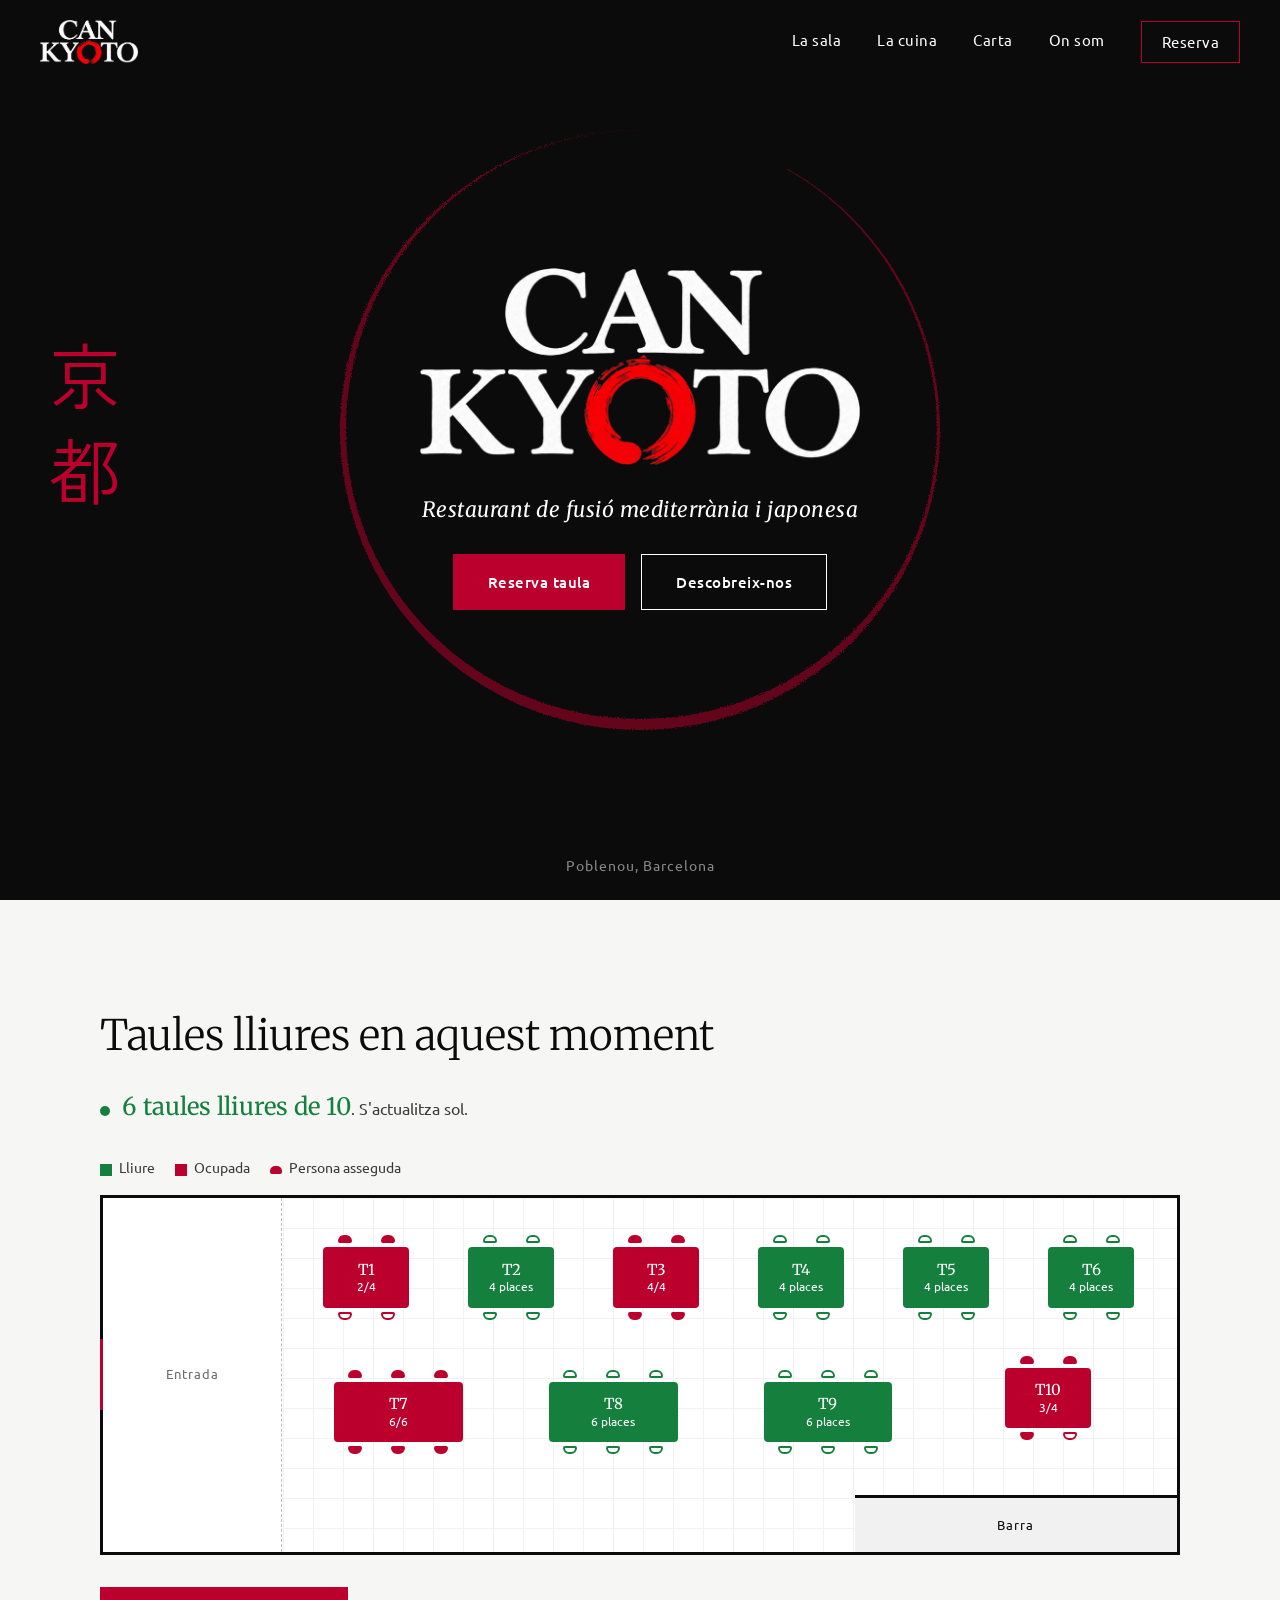
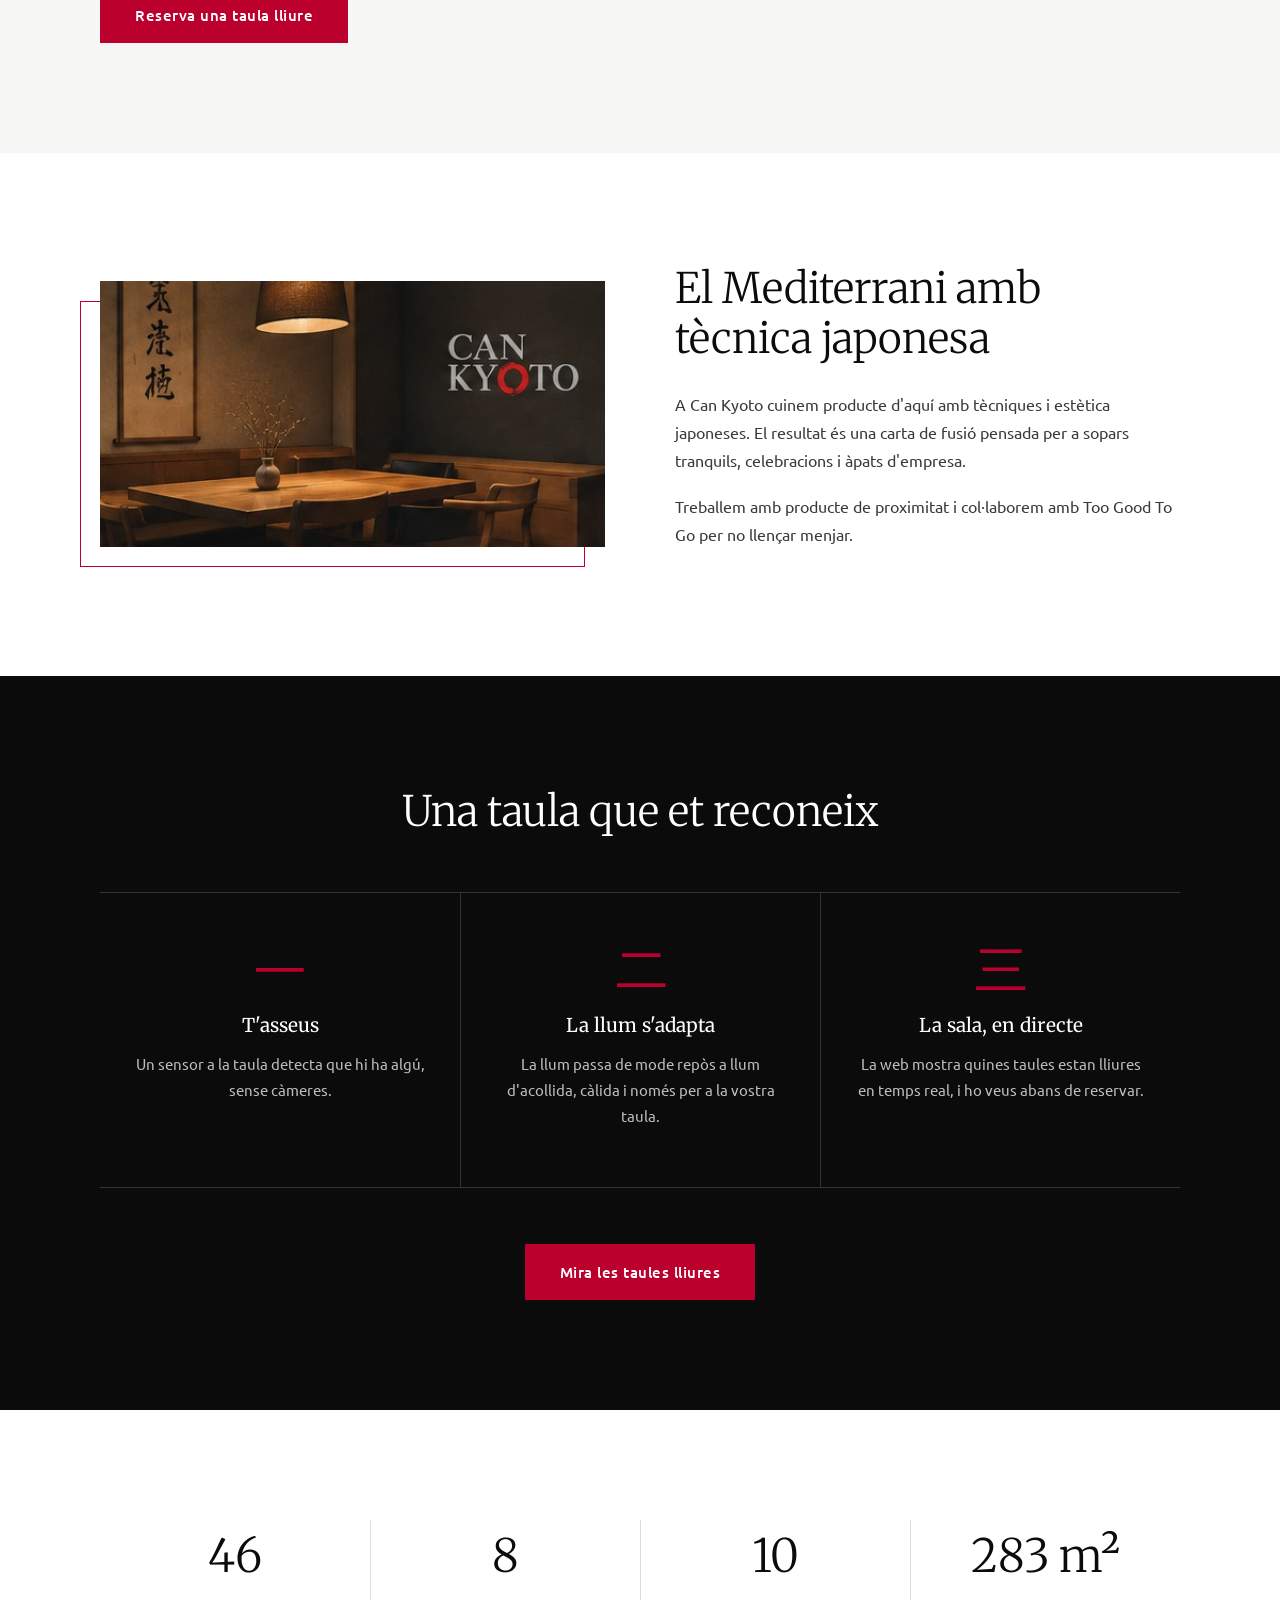
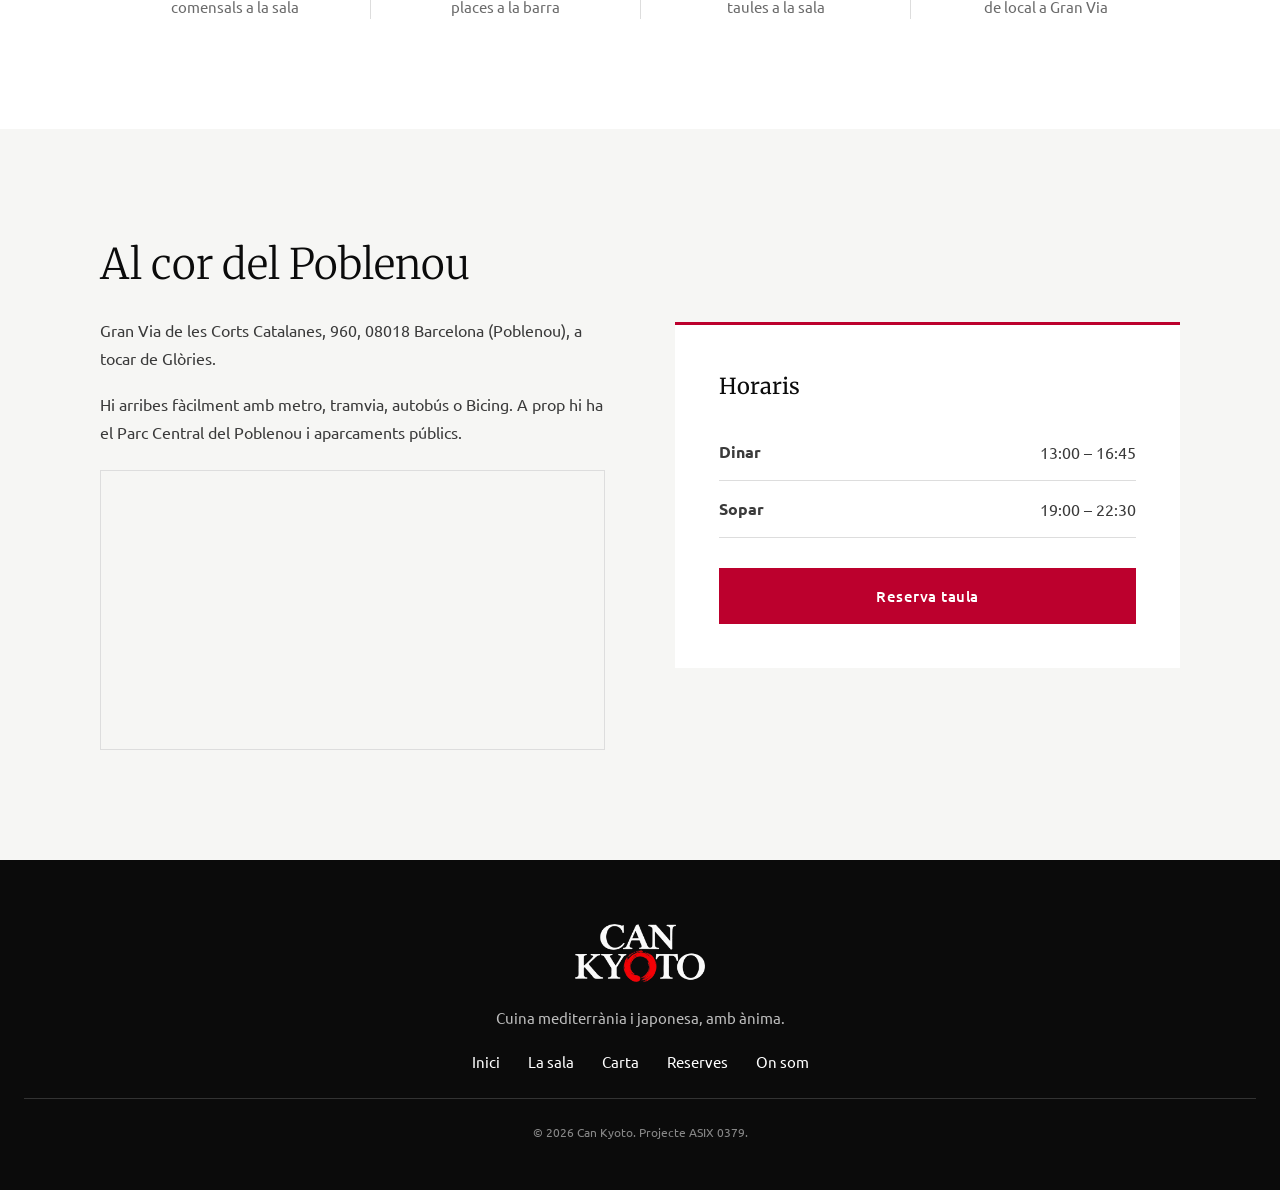
==== commit 1babf938: "La capçalera de la carta ja no queda fixa El flipbook necessita tota l'alçada de la pantalla. A rese" ====
--- a/index.html
+++ b/index.html
@@ -9,7 +9,7 @@
   <link rel="preconnect" href="https://fonts.gstatic.com" crossorigin>
   <link href="https://fonts.googleapis.com/css2?family=Merriweather:ital,wght@0,300;0,400;0,700;1,400&family=Ubuntu:wght@300;400;500;700&family=Zen+Kaku+Gothic+New:wght@400;700&display=swap" rel="stylesheet">
   <link rel="icon" href="img/favicon.png">
-  <link rel="stylesheet" href="css/style.css?v=4">
+  <link rel="stylesheet" href="css/style.css?v=5">
 </head>
 <body>
 
--- a/css/style.css
+++ b/css/style.css
@@ -522,6 +522,9 @@
    Els botons canvien l'idioma (js/carta.js)
    ========================================================== */
 
+/* A la carta la capçalera no queda fixa: el flipbook necessita tota l'alçada */
+.pag-carta .cap { position: static; }
+
 .carta-flip { max-width: 1200px; margin: 0 auto; padding: 48px 16px 72px; }
 .carta-flip h1 { font-family: var(--lletra-titols); font-weight: 400; font-size: 40px; }
 
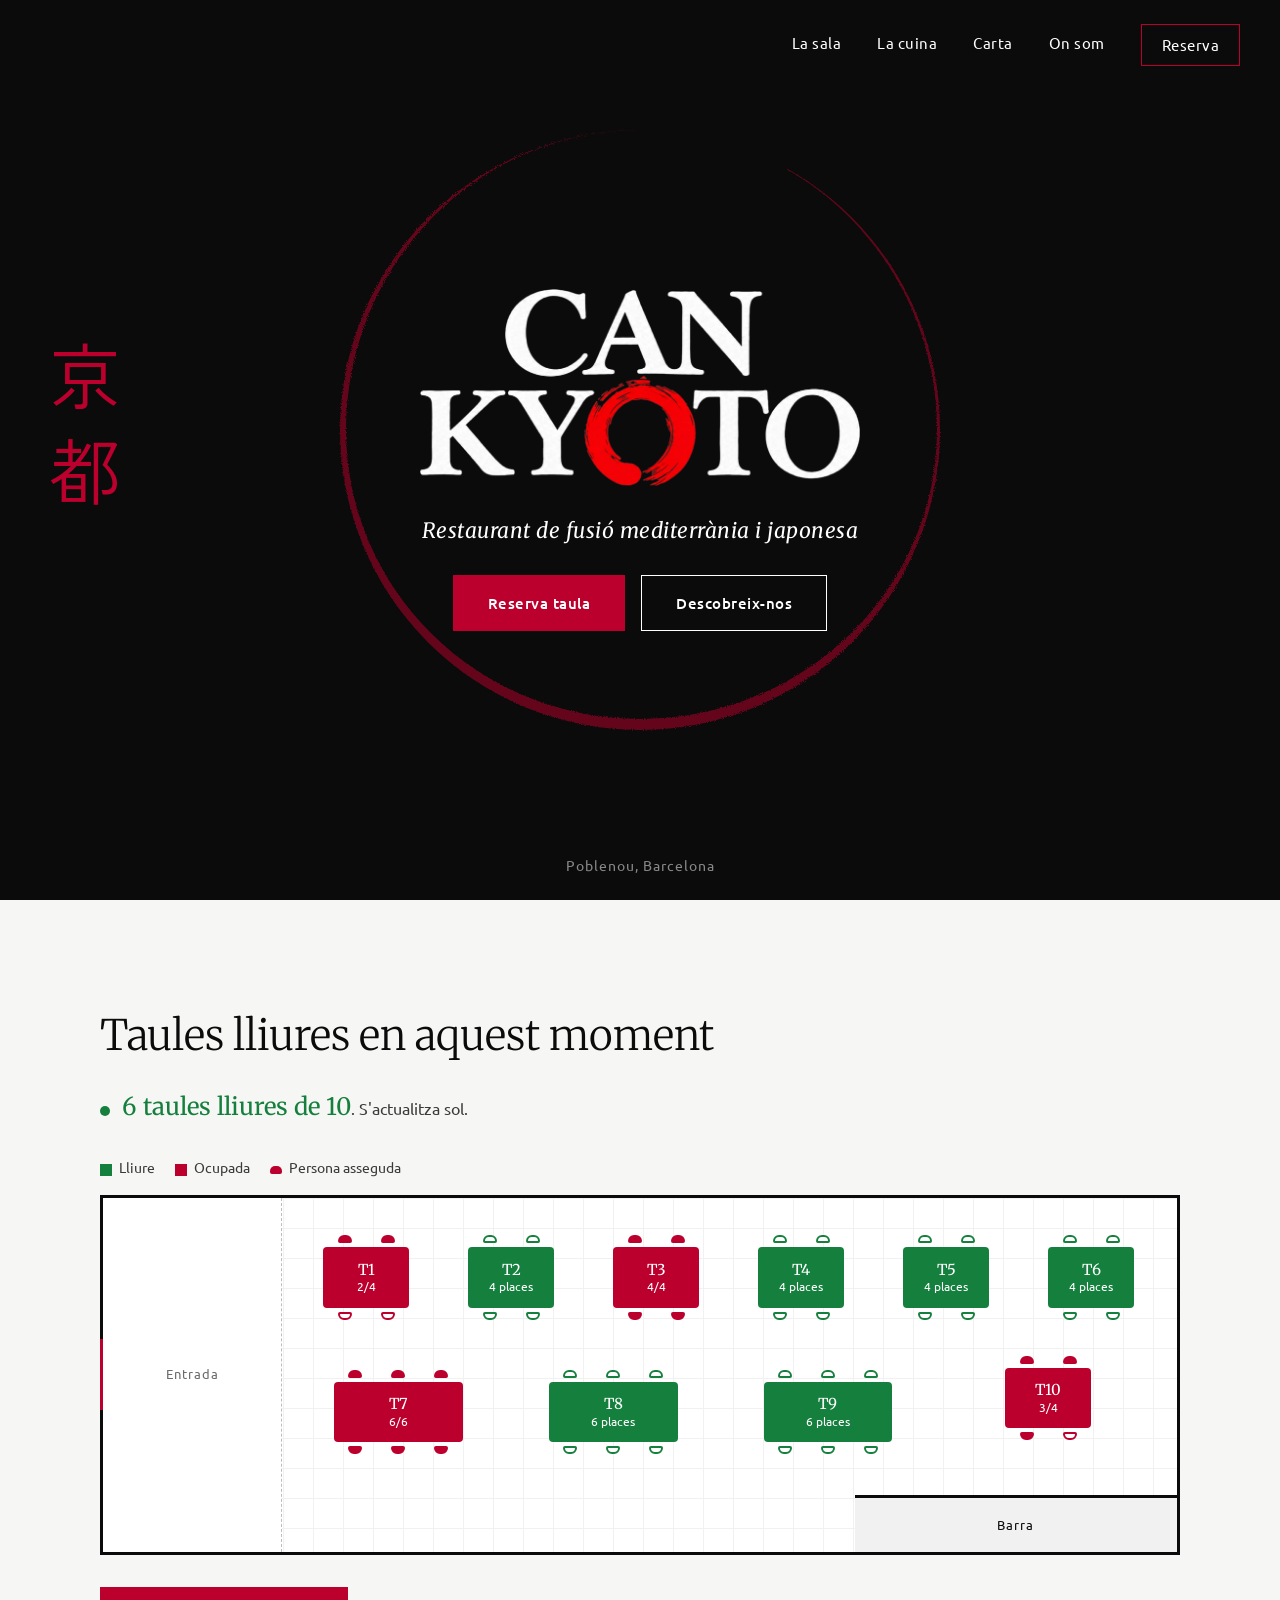
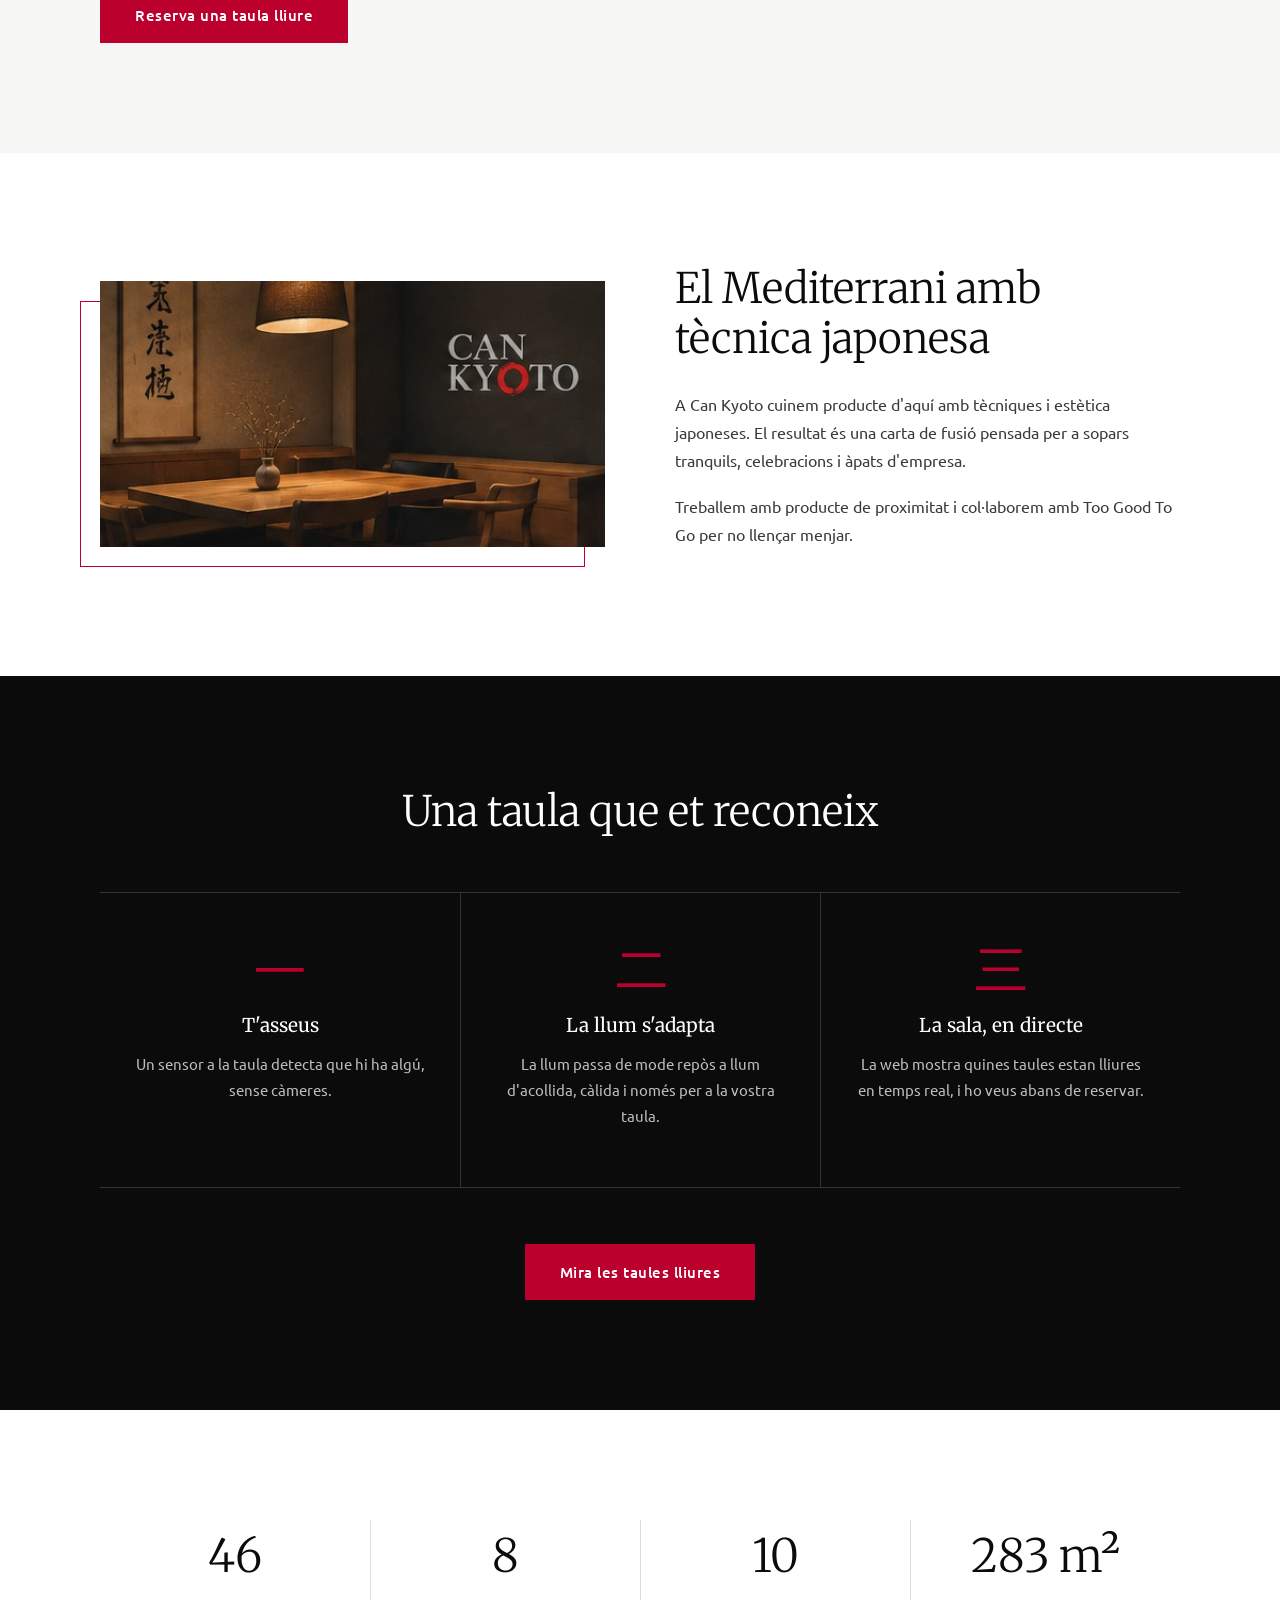
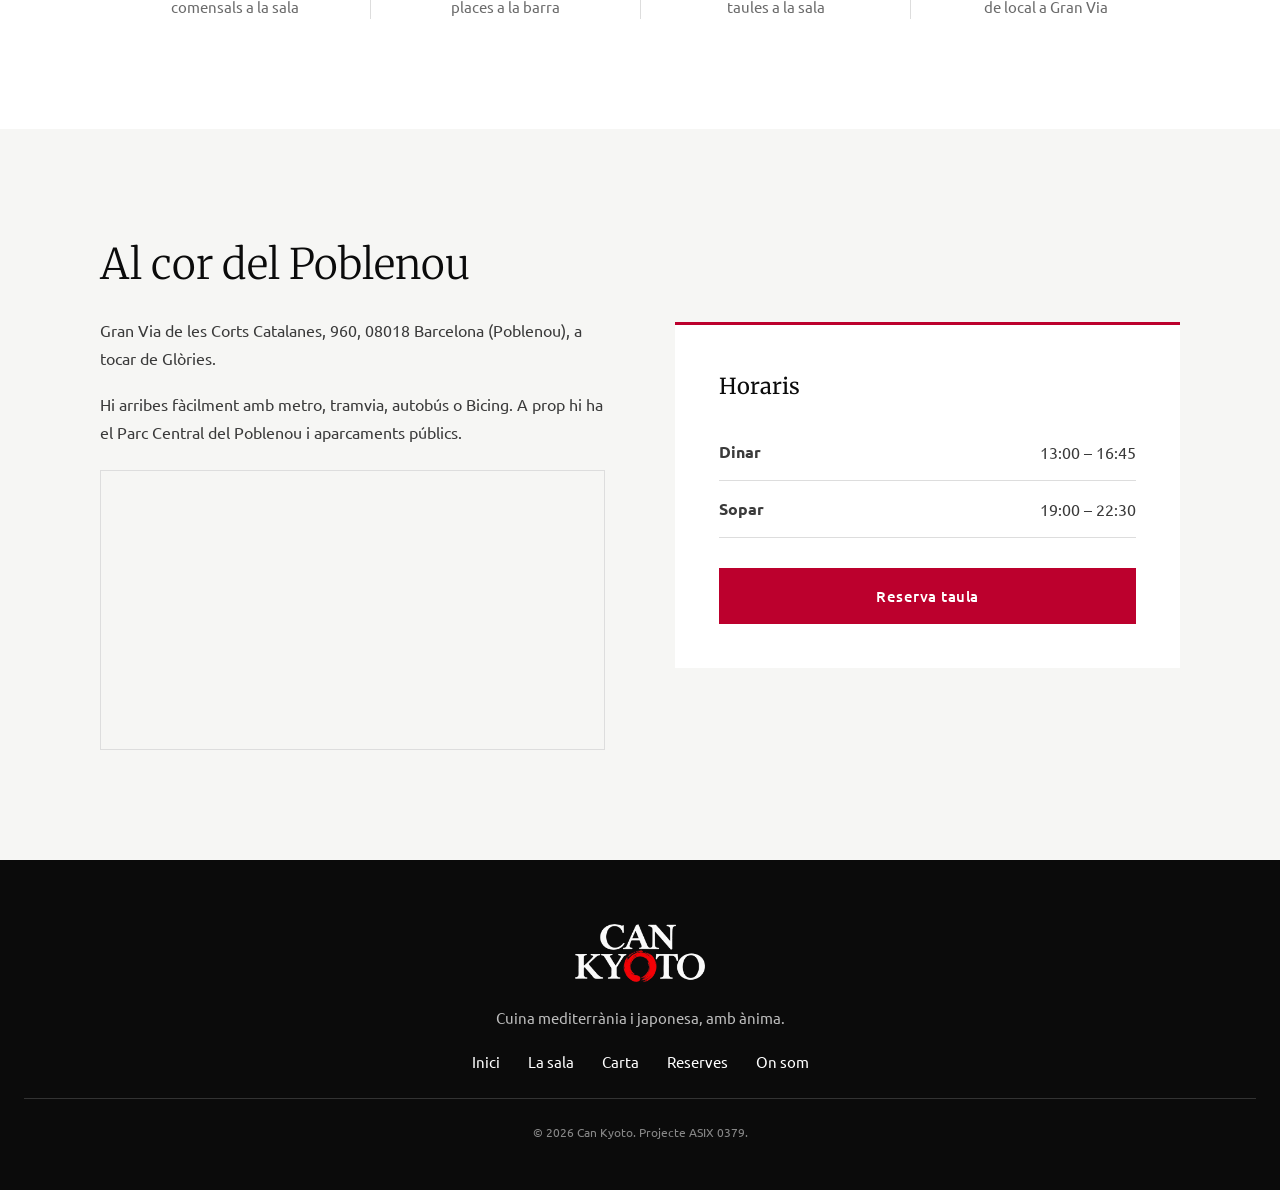
==== commit 0d7e73b8: "Treu la capçalera fixa de totes les pàgines El menú de la portada i la capçalera de reserves i de la" ====
--- a/index.html
+++ b/index.html
@@ -9,14 +9,13 @@
   <link rel="preconnect" href="https://fonts.gstatic.com" crossorigin>
   <link href="https://fonts.googleapis.com/css2?family=Merriweather:ital,wght@0,300;0,400;0,700;1,400&family=Ubuntu:wght@300;400;500;700&family=Zen+Kaku+Gothic+New:wght@400;700&display=swap" rel="stylesheet">
   <link rel="icon" href="img/favicon.png">
-  <link rel="stylesheet" href="css/style.css?v=5">
+  <link rel="stylesheet" href="css/style.css?v=6">
 </head>
 <body>
 
   <!-- PORTADA -->
   <header class="hero">
     <nav class="menu">
-      <a href="index.html" class="logo-menu"><img src="img/logotip.png" alt="Can Kyoto, inici"></a>
       <a href="#sala">La sala</a>
       <a href="#cuina">La cuina</a>
       <a href="carta.html">Carta</a>
@@ -157,6 +156,5 @@
 
   <script src="js/taules.js?v=2"></script>
   <script src="js/sala.js?v=2"></script>
-  <script src="js/menu.js?v=2"></script>
 </body>
 </html>
--- a/css/style.css
+++ b/css/style.css
@@ -67,23 +67,13 @@
   overflow: hidden;
 }
 
-/* Menú de dalt a la dreta: fix, es queda a dalt quan baixes per la pàgina */
+/* Menú de dalt a la dreta, dins de la portada (no queda fix: marxa quan baixes) */
 .menu {
-  position: fixed;             /* fix a la finestra (sticky no serveix: el menú és dins de la portada) */
-  top: 0;
-  left: 0;
-  right: 0;
-  z-index: 10;                 /* per sobre de les seccions */
   display: flex;
   justify-content: flex-end;
   align-items: center;
   gap: 36px;
-  padding: 20px 40px;
-  background: var(--negre);         /* fons negre perquè es llegeixi a sobre de les seccions blanques */
-}
-
-/* Quan cliques un enllaç (#cuina...), la secció no queda tapada pel menú fix */
-html { scroll-padding-top: 90px; }
+}
 .menu a {
   color: var(--blanc);
   text-decoration: none;
@@ -94,13 +84,6 @@
 }
 .menu a:hover { border-bottom-color: var(--vermell); }
 
-/* Logo petit a l'esquerra del menú: margin-right auto l'empeny a l'esquerra i els enllaços a la dreta */
-.menu .logo-menu { margin-right: auto; padding: 0; border: 0; }
-.logo-menu img { display: block; height: 44px; }
-
-/* A dalt de tot ja es veu el logo gran de la portada: el petit només surt quan baixes (js/menu.js) */
-.menu .logo-menu { opacity: 0; transition: opacity 0.3s; }
-.menu.avall .logo-menu { opacity: 1; }
 .menu .menu-reserva { padding: 8px 20px; border: 1px solid var(--vermell); }
 .menu .menu-reserva:hover { background: var(--vermell); }
 
@@ -284,10 +267,7 @@
 /* ---------- Mòbil ---------- */
 @media (max-width: 760px) {
   .hero, .seccio { padding-left: 20px; padding-right: 20px; }
-  .menu { justify-content: center; flex-wrap: wrap; gap: 18px; padding: 14px 20px; }
-  .menu .logo-menu { margin-right: 0; width: 100%; display: flex; justify-content: center; }   /* al mòbil, el logo a dalt i els enllaços a sota */
-  .logo-menu img { height: 36px; }
-  html { scroll-padding-top: 140px; }   /* al mòbil el menú fa dues files i és més alt */
+  .menu { justify-content: center; flex-wrap: wrap; gap: 18px; }
   .kanji { display: none; }
   .cercle { width: 340px; height: 340px; margin-top: -190px; margin-left: -170px; }
   .seccio { padding-top: 70px; padding-bottom: 70px; }
@@ -312,9 +292,6 @@
   align-items: center;
   padding: 20px 40px;
   background: var(--negre);
-  position: sticky;   /* es queda enganxada a dalt quan baixes per la pàgina */
-  top: 0;
-  z-index: 10;        /* per sobre del mapa i de la resta del contingut */
 }
 .logo-cap { height: 52px; }
 .menu-reserves { display: flex; gap: 32px; }
@@ -522,9 +499,6 @@
    Els botons canvien l'idioma (js/carta.js)
    ========================================================== */
 
-/* A la carta la capçalera no queda fixa: el flipbook necessita tota l'alçada */
-.pag-carta .cap { position: static; }
-
 .carta-flip { max-width: 1200px; margin: 0 auto; padding: 48px 16px 72px; }
 .carta-flip h1 { font-family: var(--lletra-titols); font-weight: 400; font-size: 40px; }
 
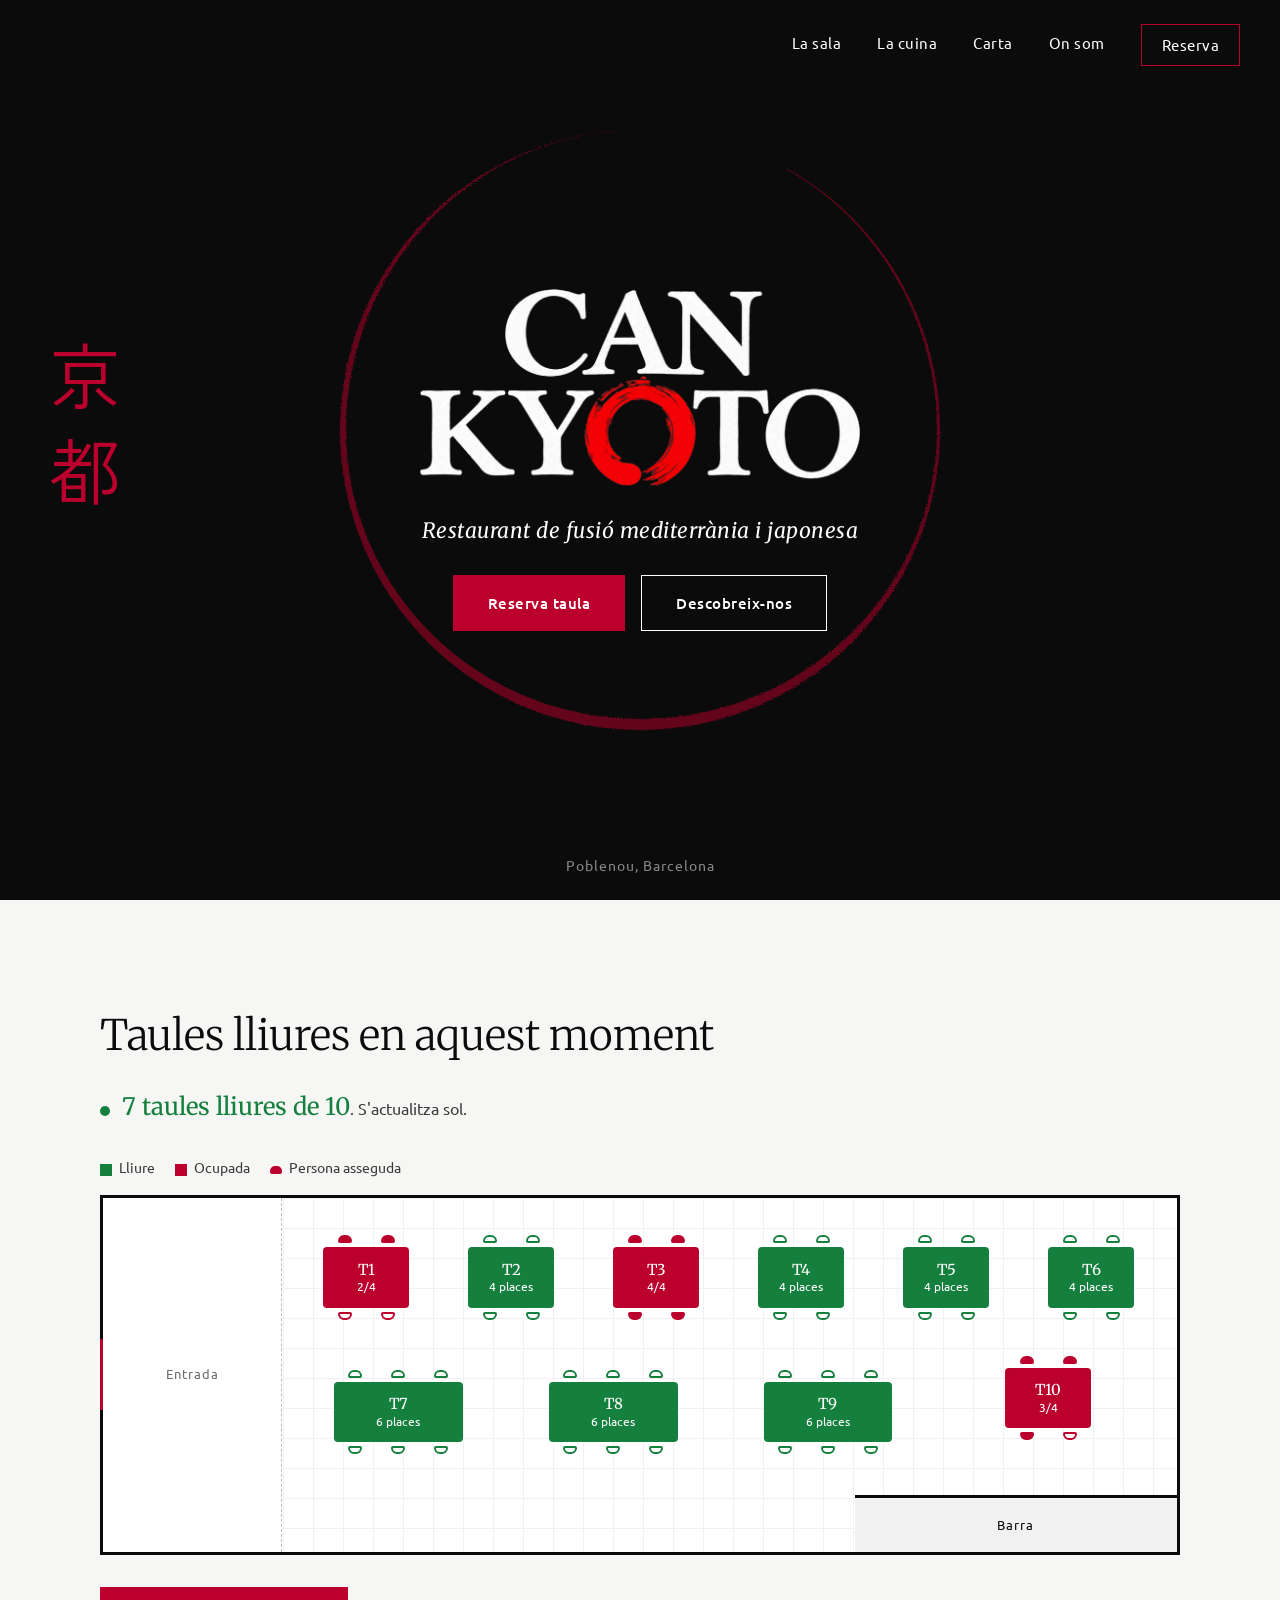
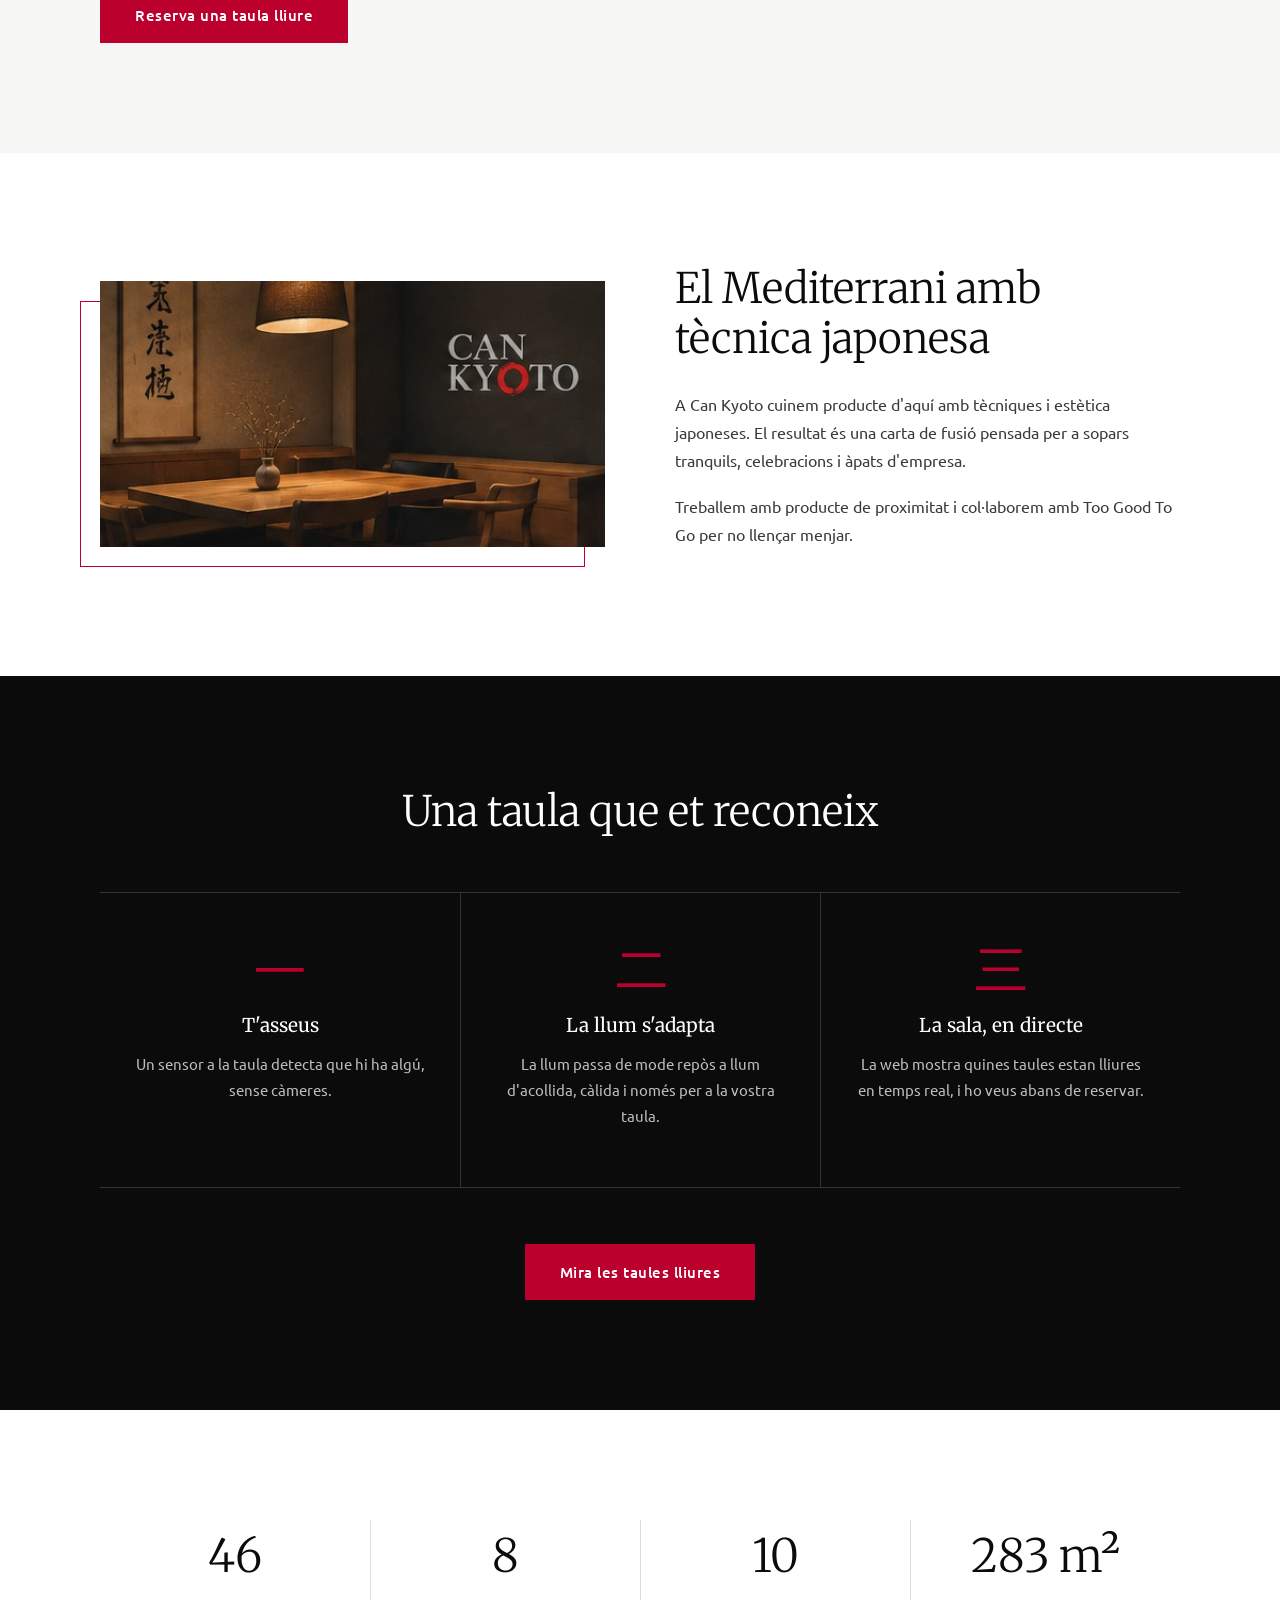
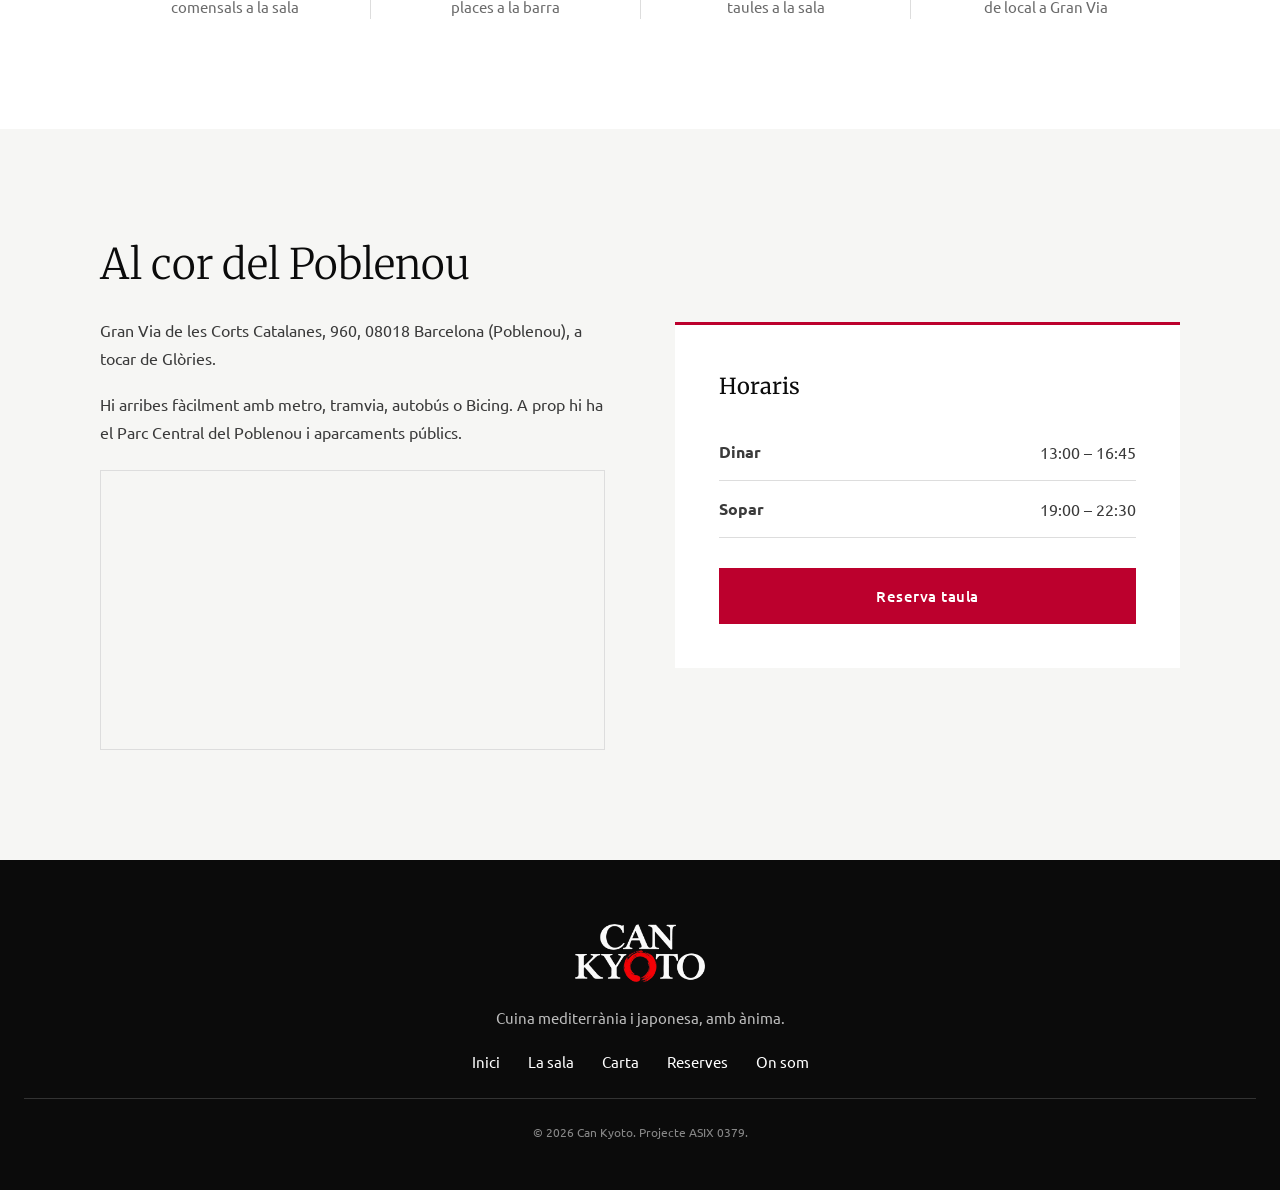
==== commit 39689149: "Millora l'estètica de la carta Secció en negre perquè el flipbook s'hi fongui, títol amb una frase i" ====
--- a/index.html
+++ b/index.html
@@ -9,7 +9,7 @@
   <link rel="preconnect" href="https://fonts.gstatic.com" crossorigin>
   <link href="https://fonts.googleapis.com/css2?family=Merriweather:ital,wght@0,300;0,400;0,700;1,400&family=Ubuntu:wght@300;400;500;700&family=Zen+Kaku+Gothic+New:wght@400;700&display=swap" rel="stylesheet">
   <link rel="icon" href="img/favicon.png">
-  <link rel="stylesheet" href="css/style.css?v=6">
+  <link rel="stylesheet" href="css/style.css?v=7">
 </head>
 <body>
 
--- a/css/style.css
+++ b/css/style.css
@@ -499,26 +499,34 @@
    Els botons canvien l'idioma (js/carta.js)
    ========================================================== */
 
-.carta-flip { max-width: 1200px; margin: 0 auto; padding: 48px 16px 72px; }
-.carta-flip h1 { font-family: var(--lletra-titols); font-weight: 400; font-size: 40px; }
-
-.idiomes { display: flex; flex-wrap: wrap; gap: 8px; margin: 24px 0; }
-.idioma { padding: 8px 20px; border: 1px solid var(--negre); color: var(--negre); text-decoration: none; font-size: 15px; }
-.idioma:hover { border-color: var(--vermell); color: var(--vermell); }
-.idioma[aria-pressed="true"] { background: var(--negre); color: var(--blanc); }
+/* Tota la secció és negra, com la capçalera i el fons del flipbook: la carta s'hi fon */
+.carta-flip { background: var(--negre); color: var(--blanc); padding: 56px 16px 72px; }
+.carta-flip > * { max-width: 1200px; margin-left: auto; margin-right: auto; }
+
+.carta-cap { display: flex; justify-content: space-between; align-items: flex-start; gap: 24px; }
+.carta-cap h1 { font-family: var(--lletra-titols); font-weight: 400; font-size: 48px; line-height: 1.1; }
+.carta-cap p { margin-top: 12px; color: var(--gris-suau); }
+.carta-cap .carta-kanji { margin-top: 0; font-family: var(--lletra-japonesa); writing-mode: vertical-rl; font-size: 26px; letter-spacing: 10px; color: var(--vermell); }
+
+/* Idiomes: pestanyes de text amb una línia a sota; la triada, en blanc i vermell */
+.idiomes { display: flex; flex-wrap: wrap; gap: 28px; margin-top: 32px; margin-bottom: 24px; border-bottom: 1px solid var(--linia-fosca); }
+.idioma { padding: 10px 0; margin-bottom: -1px; border-bottom: 2px solid transparent; color: var(--gris-clar); text-decoration: none; font-size: 15px; }
+.idioma:hover { color: var(--blanc); }
+.idioma[aria-pressed="true"] { color: var(--blanc); border-bottom-color: var(--vermell); }
 
 /* El flipbook ensenya dues pàgines A4 una al costat de l'altra: per això és apaïsat */
 .flipbook { aspect-ratio: 3 / 2; max-height: 85vh; width: 100%; background: var(--negre); }
 .flipbook iframe { display: block; width: 100%; height: 100%; border: 0; }
 
-.carta-flip .nota { margin-top: 16px; font-size: 14px; color: var(--gris); }
-.carta-flip .nota a { color: var(--negre); }
-.carta-flip .nota a:hover { color: var(--vermell); }
+.carta-nota { margin-top: 20px; font-size: 14px; }
+.carta-nota a { color: var(--gris-suau); }
+.carta-nota a:hover { color: var(--vermell); }
 
 /* Al mòbil Heyzine ensenya una sola pàgina: el marc és vertical */
 @media (max-width: 760px) {
   .flipbook { aspect-ratio: 3 / 4; }
-  .carta-flip h1 { font-size: 32px; }
+  .carta-cap h1 { font-size: 36px; }
+  .carta-cap .carta-kanji { font-size: 20px; letter-spacing: 6px; }
 }
 
 /* Mòbil petit: amb quatre enllaços la capçalera no hi cap en una fila.
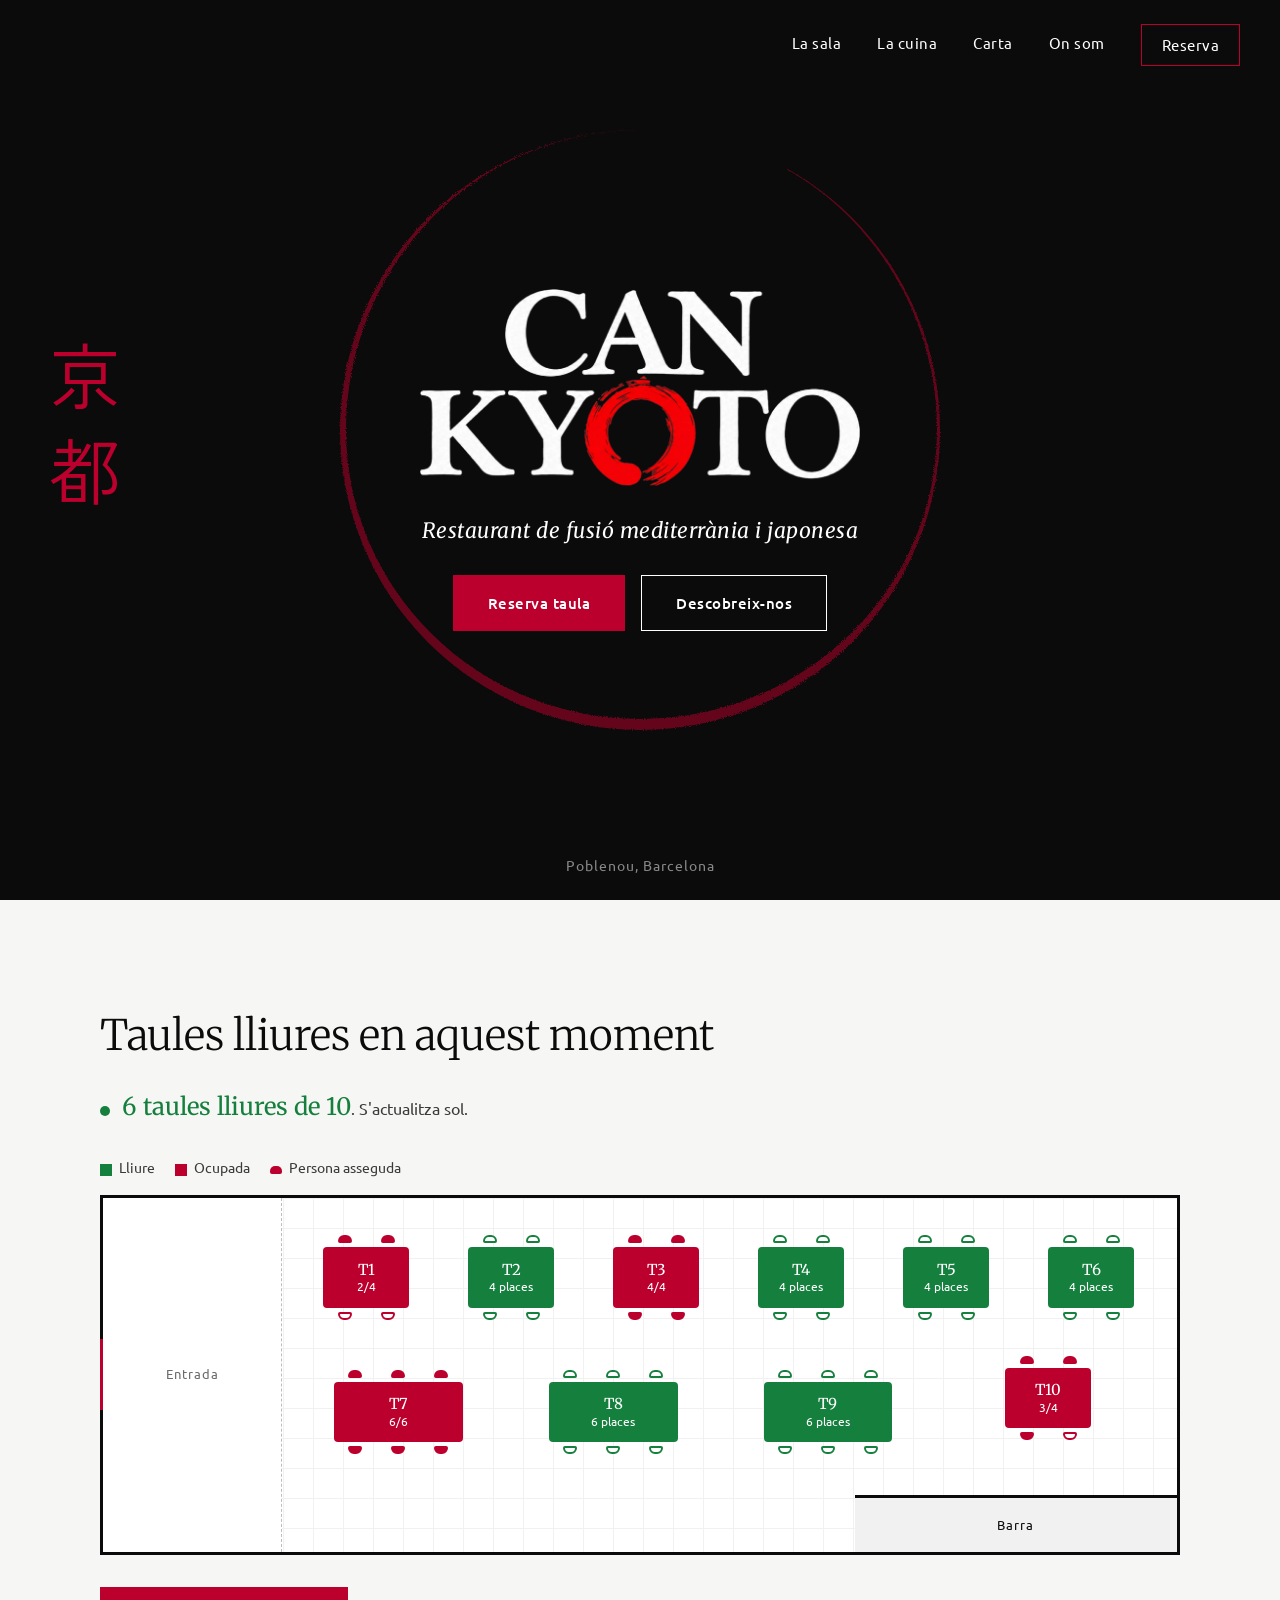
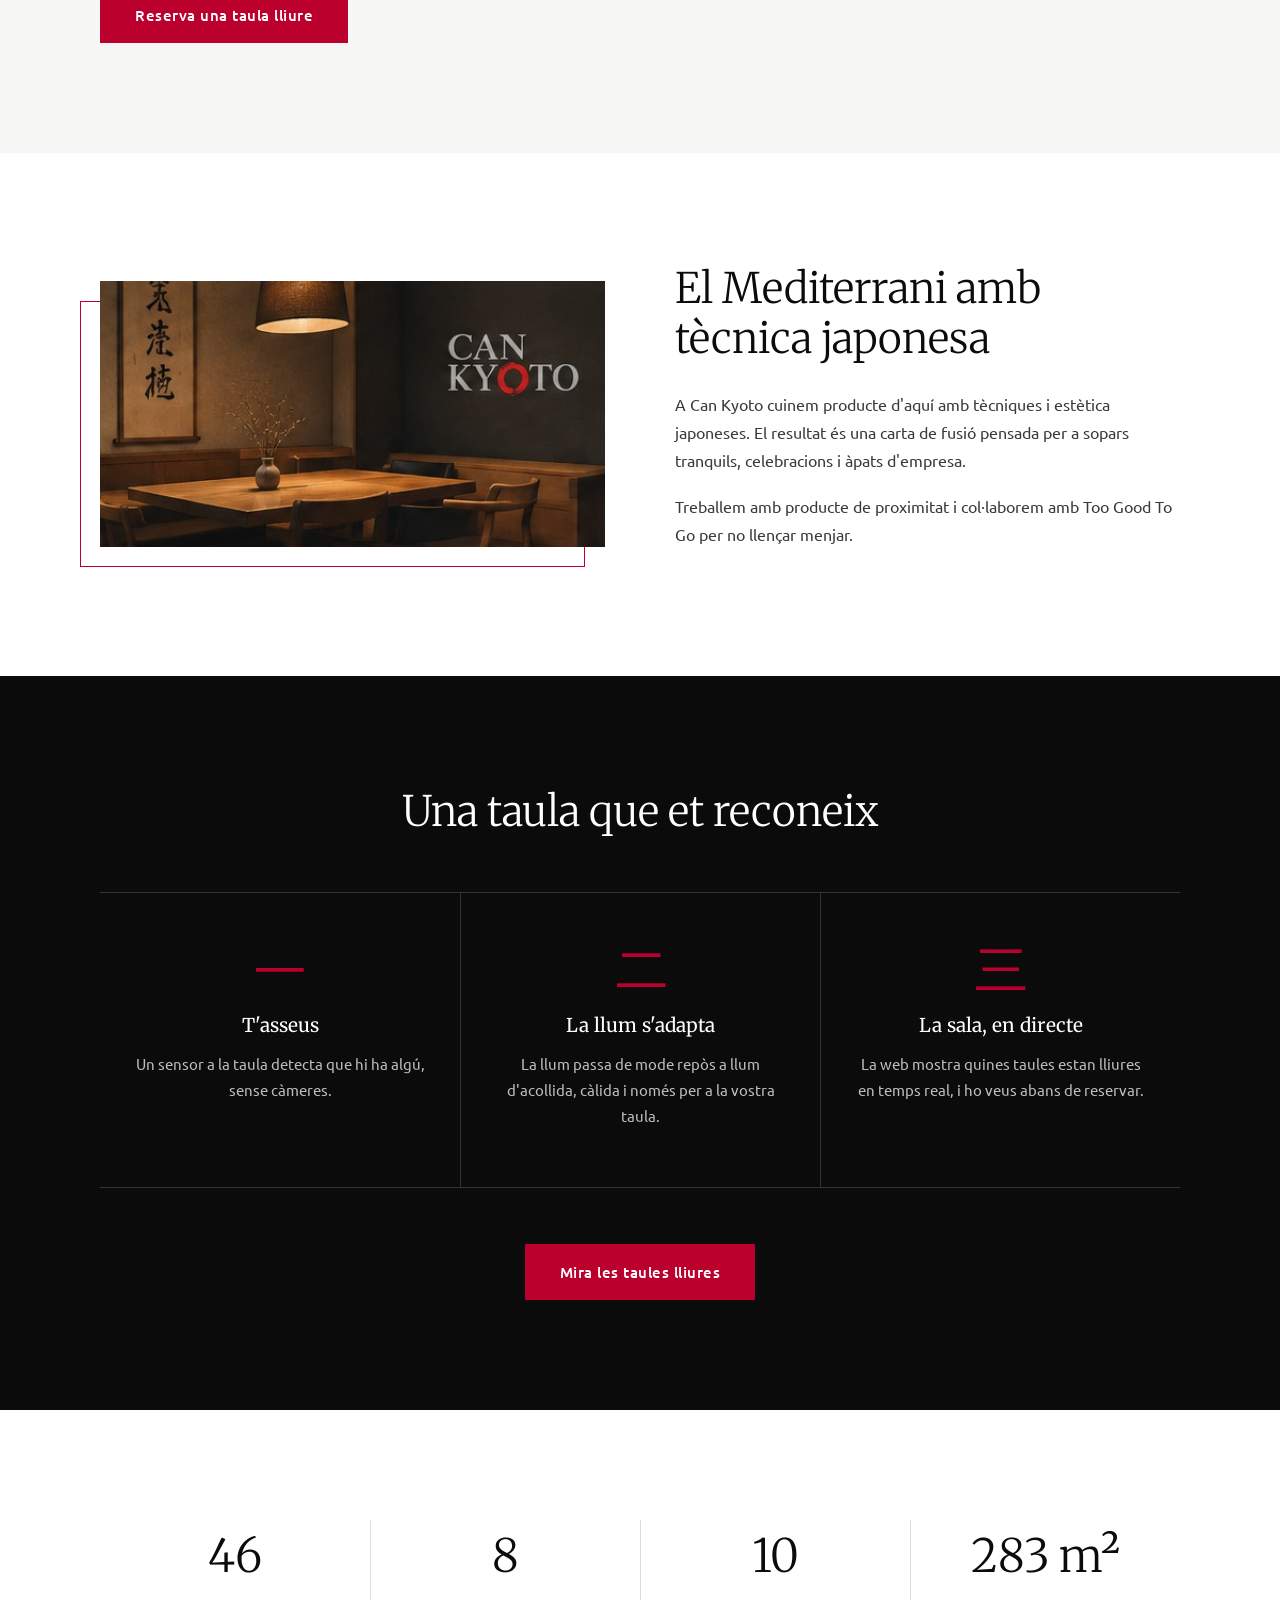
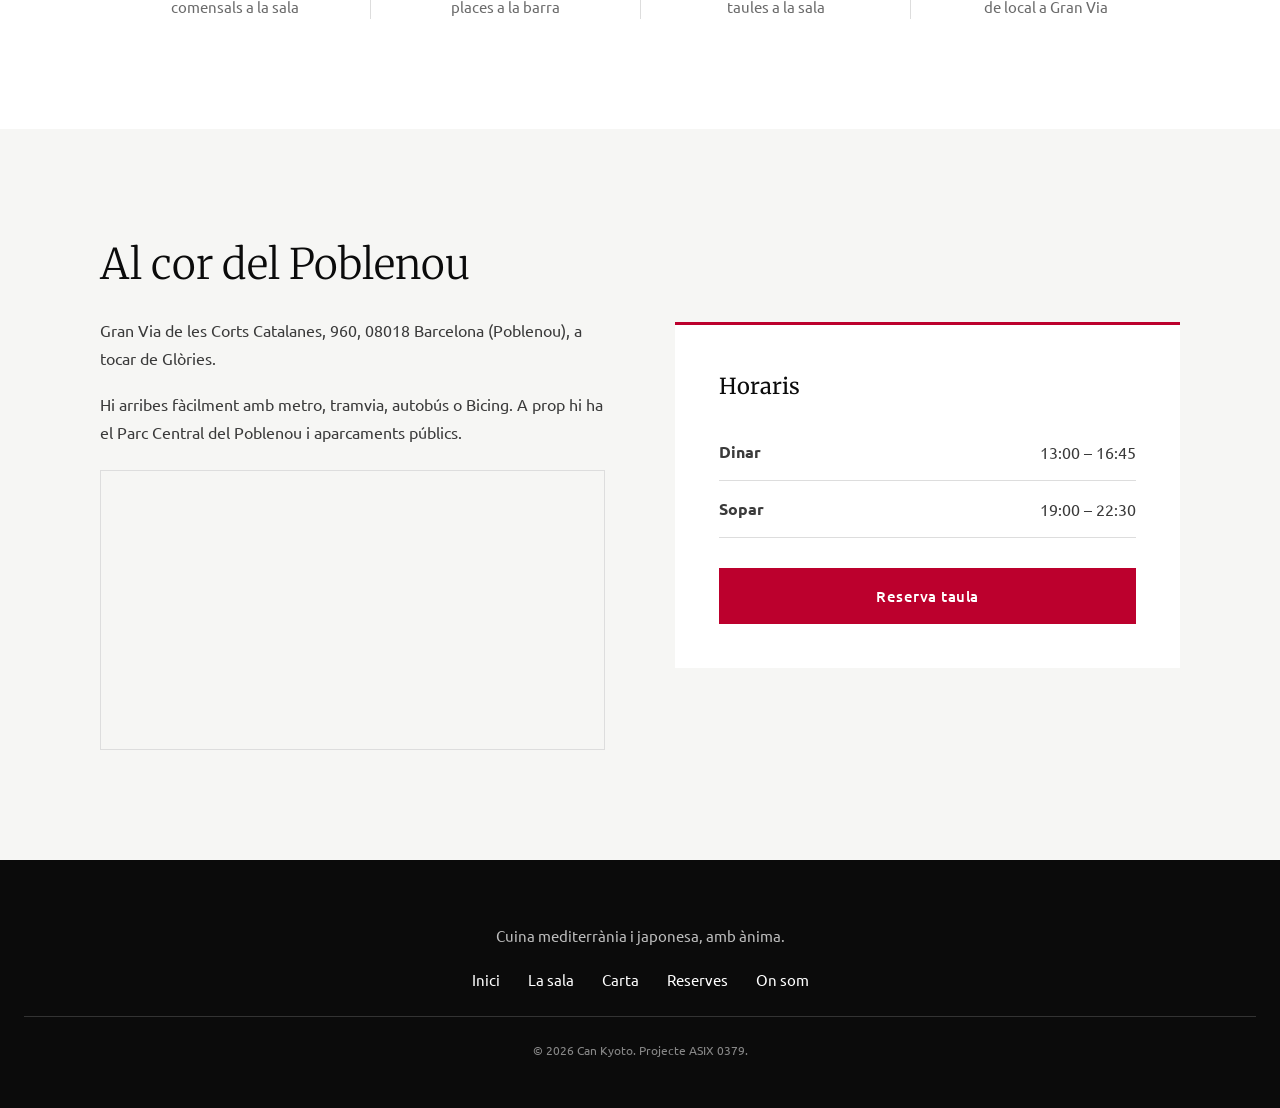
==== commit 9c859c8c: "Treu el logo del peu El logo ja surt a la capçalera i a la portada." ====
--- a/index.html
+++ b/index.html
@@ -142,7 +142,6 @@
 
   <!-- PEU -->
   <footer class="peu-portada">
-    <img src="img/logotip.png" alt="Can Kyoto" class="logo-peu">
     <p>Cuina mediterrània i japonesa, amb ànima.</p>
     <nav class="menu-peu">
       <a href="index.html">Inici</a>
--- a/css/style.css
+++ b/css/style.css
@@ -258,7 +258,6 @@
 
 /* Peu (el mateix a totes les pàgines) */
 .peu-portada { padding: 64px 24px 48px; background: var(--negre); color: var(--gris-suau); text-align: center; font-size: 15px; }
-.logo-peu { width: 130px; margin-bottom: 18px; }
 .menu-peu { display: flex; justify-content: center; gap: 28px; margin-top: 20px; }
 .menu-peu a { color: var(--blanc); text-decoration: none; }
 .menu-peu a:hover { color: var(--vermell); }
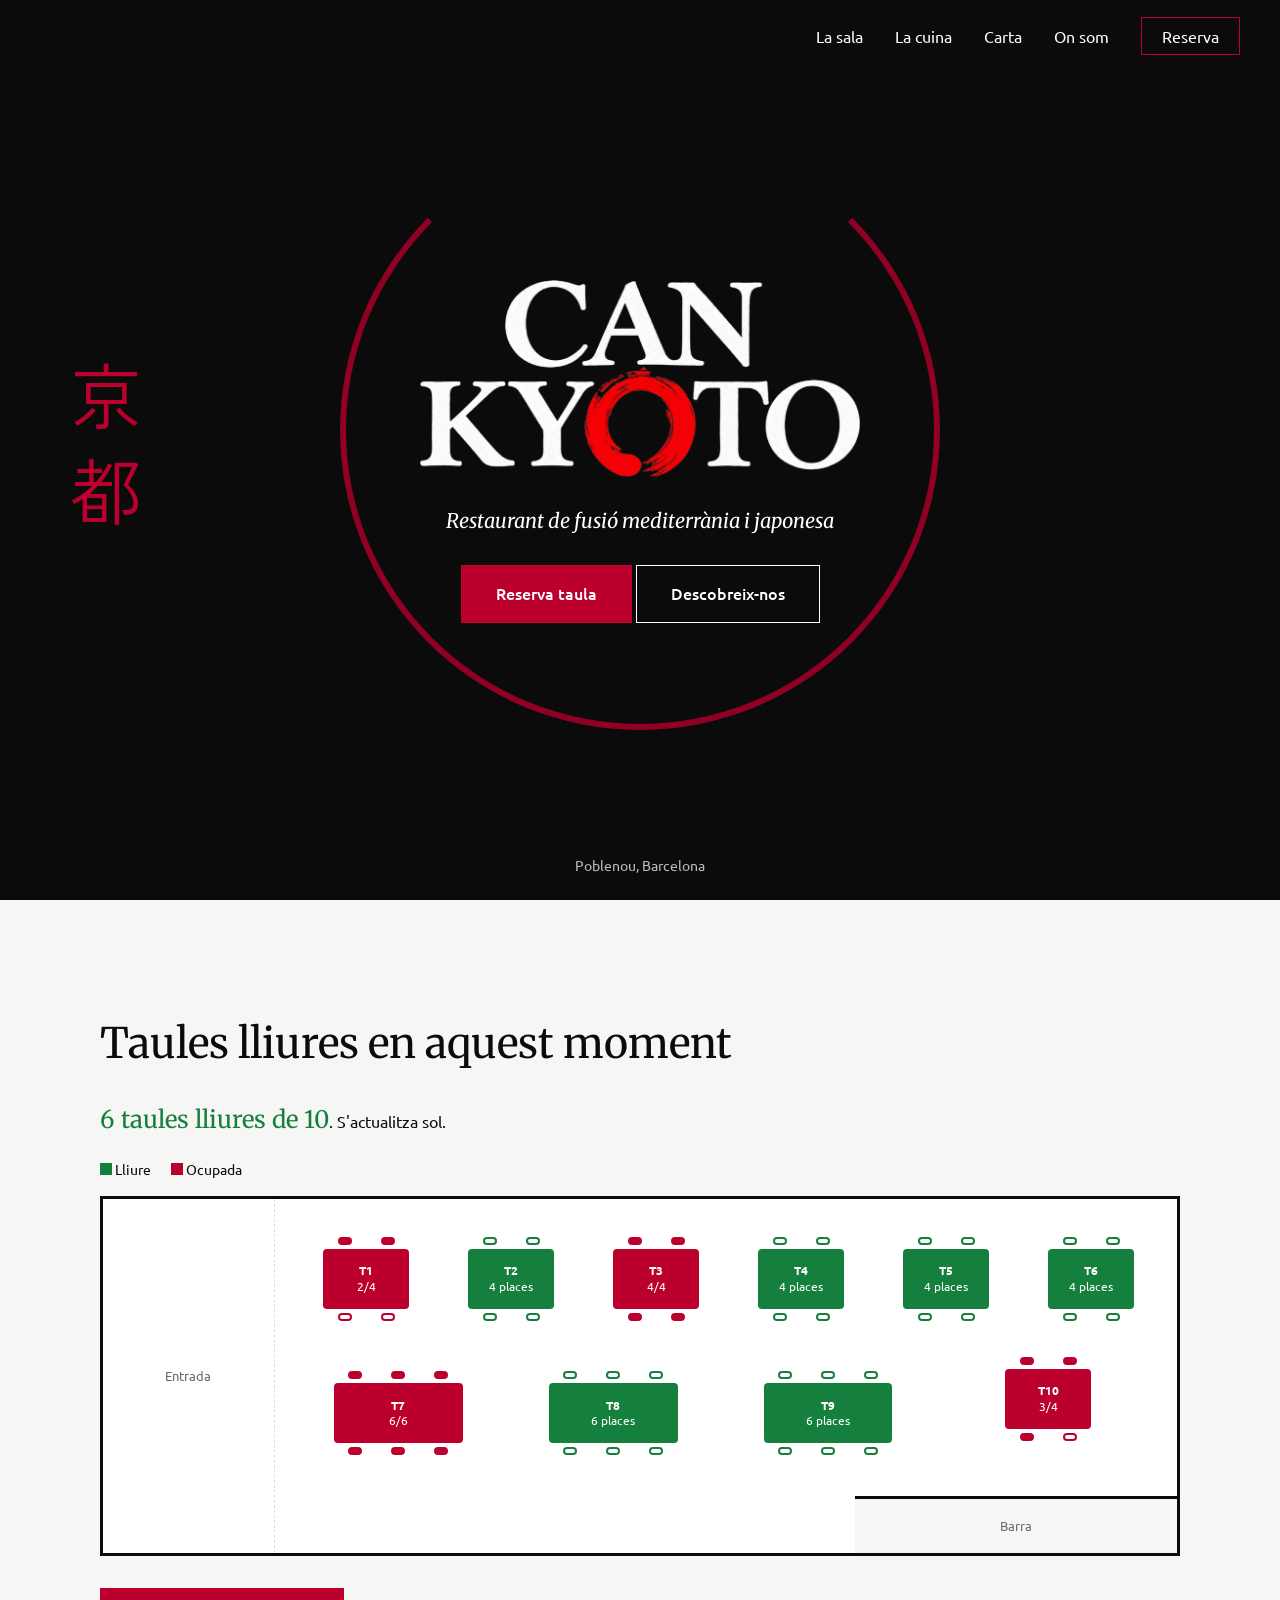
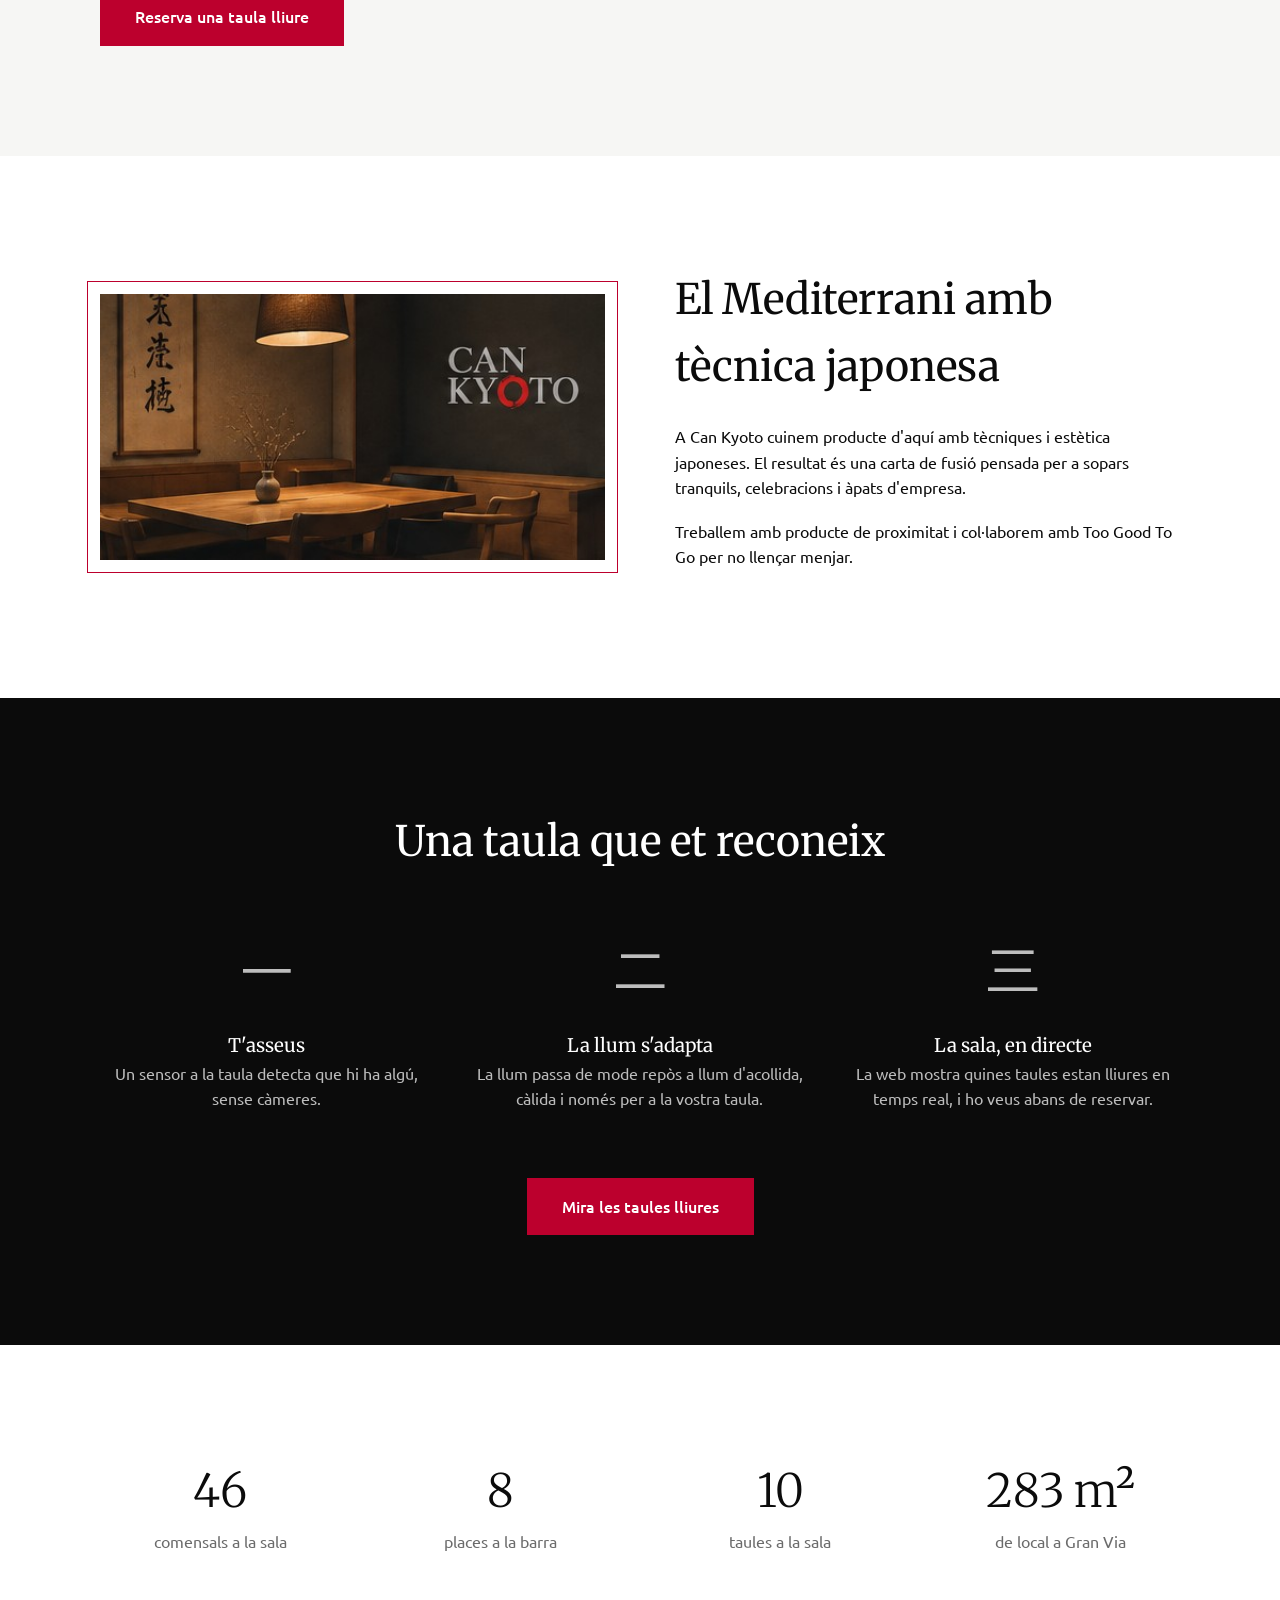
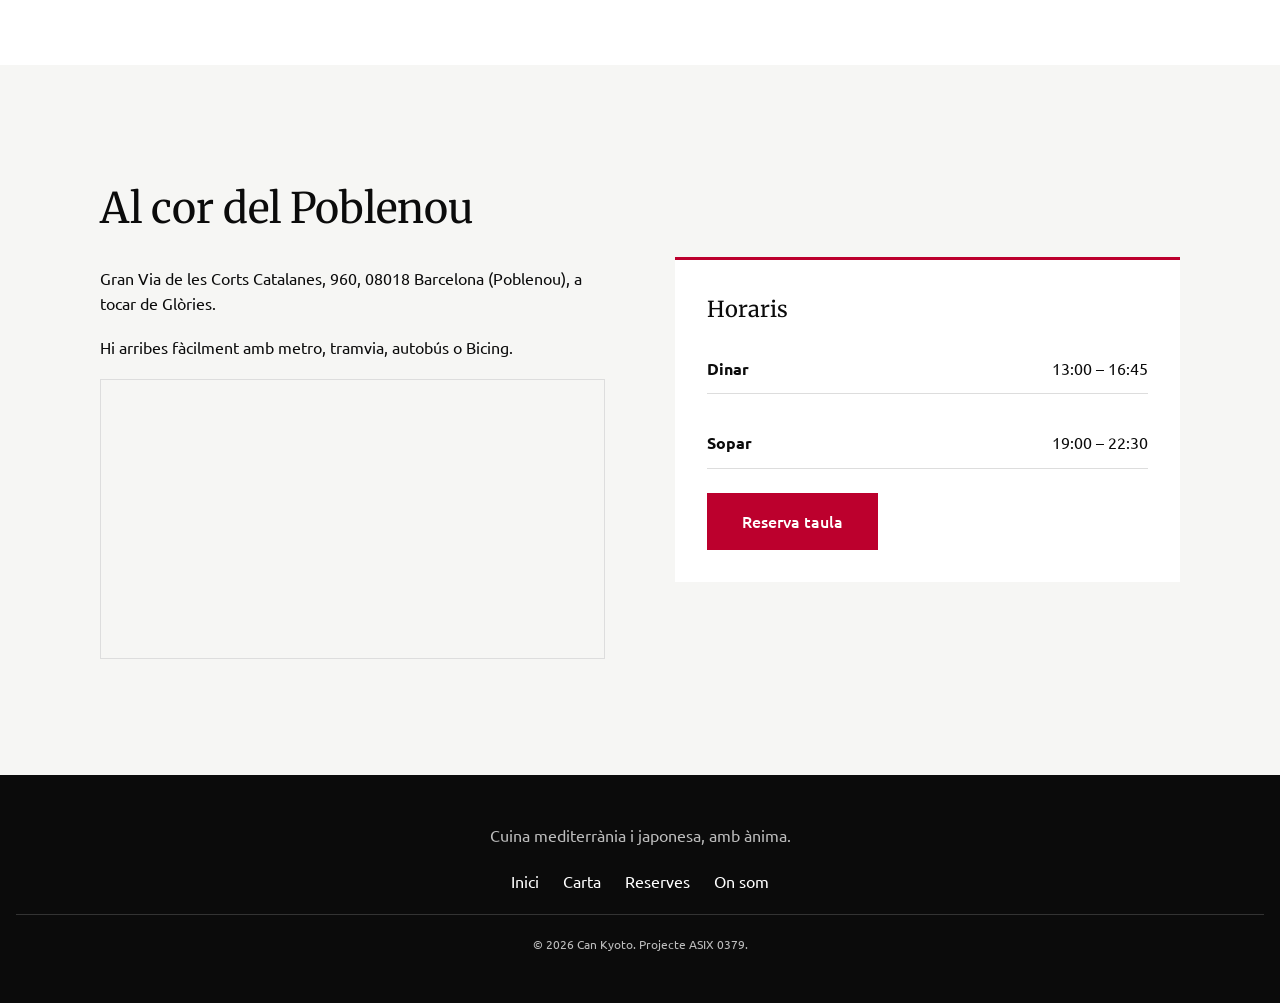
==== commit 096f0c80: "Simplifica l'HTML i el CSS Sense comentaris ni filtre SVG, menús amb llistes i responsive amb grid-t" ====
--- a/index.html
+++ b/index.html
@@ -3,104 +3,91 @@
 <head>
   <meta charset="utf-8">
   <meta name="viewport" content="width=device-width, initial-scale=1">
-  <title>Can Kyoto, restaurant de fusió mediterrània i japonesa</title>
-  <meta name="description" content="Can Kyoto, restaurant de fusió mediterrània i japonesa al Poblenou, Barcelona.">
-  <link rel="preconnect" href="https://fonts.googleapis.com">
-  <link rel="preconnect" href="https://fonts.gstatic.com" crossorigin>
-  <link href="https://fonts.googleapis.com/css2?family=Merriweather:ital,wght@0,300;0,400;0,700;1,400&family=Ubuntu:wght@300;400;500;700&family=Zen+Kaku+Gothic+New:wght@400;700&display=swap" rel="stylesheet">
+  <title>Can Kyoto</title>
+  <link href="https://fonts.googleapis.com/css2?family=Merriweather:ital,wght@0,300;0,400;1,400&family=Ubuntu:wght@400;500&family=Zen+Kaku+Gothic+New&display=swap" rel="stylesheet">
   <link rel="icon" href="img/favicon.png">
-  <link rel="stylesheet" href="css/style.css?v=7">
+  <link rel="stylesheet" href="css/style.css?v=10">
+  <link rel="stylesheet" href="css/taules.css?v=2">
+  <link rel="stylesheet" href="css/portada.css?v=2">
+  <link rel="stylesheet" href="css/seccions.css?v=2">
 </head>
 <body>
 
-  <!-- PORTADA -->
-  <header class="hero">
+  <header id="portada">
     <nav class="menu">
-      <a href="#sala">La sala</a>
-      <a href="#cuina">La cuina</a>
-      <a href="carta.html">Carta</a>
-      <a href="#on-som">On som</a>
-      <a href="reserves.html" class="menu-reserva">Reserva</a>
+      <ul>
+        <li><a href="#sala">La sala</a></li>
+        <li><a href="#cuina">La cuina</a></li>
+        <li><a href="carta.html">Carta</a></li>
+        <li><a href="#on-som">On som</a></li>
+        <li><a href="reserves.html" class="boto-menu">Reserva</a></li>
+      </ul>
     </nav>
 
-    <p class="kanji" lang="ja">京都</p>
+    <p id="kanji">京都</p>
+    <div id="cercle"></div>
 
-    <!-- Filtre SVG: deforma la vora del cercle amb soroll perquè sembli pintada amb pinzell -->
-    <svg class="filtres" aria-hidden="true">
-      <filter id="pinzell">
-        <feTurbulence type="fractalNoise" baseFrequency="0.9" numOctaves="2" result="soroll" />
-        <feDisplacementMap in="SourceGraphic" in2="soroll" scale="4" />
-      </filter>
-    </svg>
-    <div class="cercle"></div>
-
-    <div class="hero-centre">
-      <img src="img/logotip.png" alt="Can Kyoto" class="logo">
-      <p class="subtitol">Restaurant de fusió mediterrània i japonesa</p>
-      <div class="hero-botons">
+    <div id="portada-centre">
+      <img src="img/logotip.png" alt="Can Kyoto" id="logo">
+      <p id="subtitol">Restaurant de fusió mediterrània i japonesa</p>
+      <div>
         <a href="reserves.html" class="boto">Reserva taula</a>
-        <a href="#cuina" class="boto boto-linia">Descobreix-nos</a>
+        <a href="#cuina" class="boto boto-blanc">Descobreix-nos</a>
       </div>
     </div>
 
-    <p class="hero-peu">Poblenou, Barcelona</p>
+    <p id="barri">Poblenou, Barcelona</p>
   </header>
 
-  <!-- LA SALA EN DIRECTE -->
   <section class="seccio gris" id="sala">
     <div class="contingut">
       <h2>Taules lliures en aquest moment</h2>
-      <p class="sala-estat"><span class="punt"></span> <strong id="lliures"></strong>. S'actualitza sol.</p>
+      <p><strong id="lliures"></strong>. S'actualitza sol.</p>
 
       <div class="llegenda">
         <span><i class="quadre lliure"></i> Lliure</span>
         <span><i class="quadre ocupada"></i> Ocupada</span>
-        <span><i class="quadre assegut"></i> Persona asseguda</span>
       </div>
 
       <div class="mapa-scroll">
         <div class="mapa" id="mapa-sala">
-          <div class="zona entrada">Entrada</div>
-          <div class="zona barra">Barra</div>
+          <div class="entrada">Entrada</div>
+          <div class="barra">Barra</div>
         </div>
       </div>
 
-      <a href="reserves.html" class="boto boto-sala">Reserva una taula lliure</a>
+      <a href="reserves.html" class="boto">Reserva una taula lliure</a>
     </div>
   </section>
 
-  <!-- LA CUINA -->
   <section class="seccio" id="cuina">
-    <div class="contingut dues-col">
-      <div>
+    <div class="contingut" id="cuina-graella">
+      <img src="img/sala.jpg" alt="Taula de la sala de Can Kyoto" id="cuina-foto">
+      <div id="cuina-text">
         <h2>El Mediterrani amb tècnica japonesa</h2>
         <p>A Can Kyoto cuinem producte d'aquí amb tècniques i estètica japoneses. El resultat és una carta de fusió pensada per a sopars tranquils, celebracions i àpats d'empresa.</p>
         <p>Treballem amb producte de proximitat i col·laborem amb Too Good To Go per no llençar menjar.</p>
       </div>
-      <div class="marc-foto">
-        <img src="img/sala.jpg" alt="Taula de fusta de la sala de Can Kyoto sota un llum càlid">
-      </div>
     </div>
   </section>
 
-  <!-- LA TAULA QUE ET RECONEIX -->
   <section class="seccio fosc" id="taula">
     <div class="contingut">
       <h2>Una taula que et reconeix</h2>
 
-      <div class="passos">
-        <div class="pas-taula">
-          <p class="num" lang="ja">一</p>
+      <div id="passos">
+        <div class="pas">
+          <p class="numero">一</p>
           <h3>T'asseus</h3>
           <p>Un sensor a la taula detecta que hi ha algú, sense càmeres.</p>
         </div>
-        <div class="pas-taula">
-          <p class="num" lang="ja">二</p>
+        <div class="pas">
+          <p class="numero">二</p>
           <h3>La llum s'adapta</h3>
           <p>La llum passa de mode repòs a llum d'acollida, càlida i només per a la vostra taula.</p>
         </div>
-        <div class="pas-taula">
-          <p class="num" lang="ja">三</p>
+        <div class="pas">
+          <p class="numero">三</p>
           <h3>La sala, en directe</h3>
           <p>La web mostra quines taules estan lliures en temps real, i ho veus abans de reservar.</p>
         </div>
@@ -110,50 +97,46 @@
     </div>
   </section>
 
-  <!-- XIFRES -->
   <section class="seccio">
-    <div class="contingut xifres">
-      <div class="xifra"><strong>46</strong><span>comensals a la sala</span></div>
-      <div class="xifra"><strong>8</strong><span>places a la barra</span></div>
-      <div class="xifra"><strong>10</strong><span>taules a la sala</span></div>
-      <div class="xifra"><strong>283 m²</strong><span>de local a Gran Via</span></div>
+    <div class="contingut" id="xifres">
+      <div class="xifra"><strong>46</strong>comensals a la sala</div>
+      <div class="xifra"><strong>8</strong>places a la barra</div>
+      <div class="xifra"><strong>10</strong>taules a la sala</div>
+      <div class="xifra"><strong>283 m²</strong>de local a Gran Via</div>
     </div>
   </section>
 
-  <!-- ON SOM -->
   <section class="seccio gris" id="on-som">
-    <div class="contingut dues-col">
-      <div>
+    <div class="contingut" id="on-som-graella">
+      <div id="adreca">
         <h2>Al cor del Poblenou</h2>
         <p>Gran Via de les Corts Catalanes, 960, 08018 Barcelona (Poblenou), a tocar de Glòries.</p>
-        <p>Hi arribes fàcilment amb metro, tramvia, autobús o Bicing. A prop hi ha el Parc Central del Poblenou i aparcaments públics.</p>
-        <!-- Mapa de Google incrustat (no cal clau d'API amb output=embed) -->
-        <iframe class="mapa-google" title="Mapa de la ubicació de Can Kyoto" loading="lazy"
-          src="https://www.google.com/maps?q=41.409875,2.195916&amp;z=17&amp;output=embed"></iframe>
+        <p>Hi arribes fàcilment amb metro, tramvia, autobús o Bicing.</p>
+        <iframe id="mapa-google" title="Mapa de Can Kyoto" src="https://www.google.com/maps?q=41.409875,2.195916&amp;z=17&amp;output=embed"></iframe>
       </div>
-      <div class="horaris">
+      <div id="horaris">
         <h3>Horaris</h3>
-        <p class="fila"><strong>Dinar</strong> <span>13:00 – 16:45</span></p>
-        <p class="fila"><strong>Sopar</strong> <span>19:00 – 22:30</span></p>
+        <p class="fila"><strong>Dinar</strong> 13:00 – 16:45</p>
+        <p class="fila"><strong>Sopar</strong> 19:00 – 22:30</p>
         <a href="reserves.html" class="boto">Reserva taula</a>
       </div>
     </div>
   </section>
 
-  <!-- PEU -->
-  <footer class="peu-portada">
+  <footer class="peu">
     <p>Cuina mediterrània i japonesa, amb ànima.</p>
     <nav class="menu-peu">
-      <a href="index.html">Inici</a>
-      <a href="index.html#sala">La sala</a>
-      <a href="carta.html">Carta</a>
-      <a href="reserves.html">Reserves</a>
-      <a href="index.html#on-som">On som</a>
+      <ul>
+        <li><a href="index.html">Inici</a></li>
+        <li><a href="carta.html">Carta</a></li>
+        <li><a href="reserves.html">Reserves</a></li>
+        <li><a href="index.html#on-som">On som</a></li>
+      </ul>
     </nav>
-    <p class="petit">© 2026 Can Kyoto. Projecte ASIX 0379.</p>
+    <p class="copyright">© 2026 Can Kyoto. Projecte ASIX 0379.</p>
   </footer>
 
-  <script src="js/taules.js?v=2"></script>
-  <script src="js/sala.js?v=2"></script>
+  <script src="js/taules.js?v=4"></script>
+  <script src="js/sala.js?v=4"></script>
 </body>
 </html>
--- a/css/style.css
+++ b/css/style.css
@@ -1,160 +1,44 @@
-/* ==========================================================
-   Can Kyoto: full d'estils de tota la web
-   Colors de la guia d'estil: negre #0B0B0B, blanc #FFFFFF i vermell #BC002D
-   ========================================================== */
+/*  negre #0B0B0B
+blanc #FFFFFF
+vermell #BC002D
+*/
 
 :root {
-  /* Colors: es canvien aquí i canvien a tota la web */
-  --negre: #0B0B0B;
-  --blanc: #FFFFFF;
-  --vermell: #BC002D;
-  --vermell-fosc: #8F0022;
-  --verd: #15803D;
-  --verd-fosc: #116A32;
-  --text: #3A3A3A;
-  --gris: #6B6B6B;
-  --gris-clar: #888888;
-  --gris-suau: #BDBDBD;
+  --negre: #0b0b0b;
+  --blanc: #ffffff;
+  --vermell: #bc002d;
+  --vermell-fosc: #8f0022;
+  --verd: #15803d;
+  --gris: #6b6b6b;
+  --gris-clar: #bdbdbd;
+  --linia: #dddddd;
   --linia-fosca: #333333;
-  --linia: #DDDDDD;
-  --linia-clara: #E5E5E5;
-  --vora-opcio: #CFCFCF;
-  --fons-gris: #F6F6F4;
-  --quadricula: #F1F1F1;
-  --taula-petita: #D1D5DB;
-  --text-taula-petita: #4B5563;
-  --vermell-mig: rgba(188, 0, 45, 0.5);
-
-  /* Lletres */
+  --fons-gris: #f6f6f4;
   --lletra-text: "Ubuntu", sans-serif;
   --lletra-titols: "Merriweather", serif;
   --lletra-japonesa: "Zen Kaku Gothic New", sans-serif;
 }
 
-* { box-sizing: border-box; margin: 0; padding: 0; }
-
-/* Res no pot fer sortir la pàgina pels costats (scroll lateral al mòbil) */
-html, body { overflow-x: clip; }
-
-/* Contorn visible quan es navega amb el teclat, a totes les pàgines */
-:focus-visible { outline: 2px solid var(--vermell); outline-offset: 2px; }
+* {
+  box-sizing: border-box;
+  margin: 0;
+  padding: 0;
+}
 
 body {
   font-family: var(--lletra-text);
-  font-size: 16px;
   line-height: 1.6;
   color: var(--negre);
   background: var(--blanc);
 }
 
-/* ==========================================================
-   Portada (index.html)
-   ========================================================== */
-
-/* Estil japonès minimalista: molt d'espai, línies fines i el vermell només per destacar */
-
-/* ---------- Portada ---------- */
-.hero {
-  position: relative;          /* perquè el cercle i el kanji es col·loquin dins */
-  min-height: 100vh;           /* per als navegadors antics */
-  min-height: 100svh;          /* ocupa la pantalla sense quedar tallat per la barra del mòbil */
-  display: flex;
-  flex-direction: column;
-  padding: 24px 40px;
-  background: var(--negre);
-  color: var(--blanc);
-  text-align: center;
-  overflow: hidden;
+h1,
+h2,
+h3 {
+  font-family: var(--lletra-titols);
+  font-weight: 400;
 }
 
-/* Menú de dalt a la dreta, dins de la portada (no queda fix: marxa quan baixes) */
-.menu {
-  display: flex;
-  justify-content: flex-end;
-  align-items: center;
-  gap: 36px;
-}
-.menu a {
-  color: var(--blanc);
-  text-decoration: none;
-  font-size: 15px;
-  letter-spacing: 0.5px;
-  padding-bottom: 4px;
-  border-bottom: 1px solid transparent;
-}
-.menu a:hover { border-bottom-color: var(--vermell); }
-
-.menu .menu-reserva { padding: 8px 20px; border: 1px solid var(--vermell); }
-.menu .menu-reserva:hover { background: var(--vermell); }
-
-/* "Kioto" en japonès, escrit en vertical: és l'element protagonista de la portada */
-.kanji {
-  position: absolute;
-  left: 48px;
-  top: 50%;
-  margin-top: -110px;          /* la meitat de l'alçada del text: queda centrat */
-  writing-mode: vertical-rl;
-  font-family: var(--lletra-japonesa);
-  font-size: 72px;
-  line-height: 1;
-  letter-spacing: 24px;
-  color: var(--vermell);
-}
-
-/* Cercle darrere del logo en forma d'ensō: el cercle japonès pintat d'un sol traç de pinzell,
-   que es deixa obert. El tros de dalt és transparent i les puntes s'aprimen soles. */
-.cercle {
-  position: absolute;
-  top: 50%;
-  left: 50%;
-  width: 600px;
-  height: 600px;
-  margin-top: -320px;          /* la meitat de l'alçada, una mica més amunt */
-  margin-left: -300px;         /* la meitat de l'amplada: queda centrat */
-  border-style: solid;
-  border-color: var(--vermell-mig);
-  border-top-color: transparent;   /* l'obertura de l'ensō: així també es veu que gira */
-  /* Cada costat té un gruix diferent (dalt, dreta, baix, esquerra):
-     el traç s'engruixeix i s'aprima com una pinzellada */
-  border-width: 0 3px 11px 6px;
-  filter: url(#pinzell);           /* vores irregulars de pinzell (filtre SVG de l'index.html) */
-  border-radius: 50%;
-  animation: girar 60s linear infinite;   /* una volta per minut */
-}
-
-@keyframes girar {
-  from { transform: rotate(0deg); }
-  to { transform: rotate(360deg); }
-}
-
-/* L'SVG només guarda el filtre: no ha d'ocupar espai */
-.filtres { position: absolute; width: 0; height: 0; }
-
-/* Si l'usuari té activat "reduir moviment" al sistema, el cercle no gira */
-@media (prefers-reduced-motion: reduce) {
-  .cercle { animation: none; }
-}
-
-.hero-centre {
-  position: relative;          /* queda per sobre del cercle */
-  flex: 1;
-  display: flex;
-  flex-direction: column;
-  align-items: center;
-  justify-content: center;
-  gap: 28px;
-}
-.logo { width: 440px; max-width: 80%; }
-.subtitol {
-  font-family: var(--lletra-titols);
-  font-style: italic;
-  font-size: 21px;
-  letter-spacing: 0.5px;
-}
-.hero-botons { display: flex; flex-wrap: wrap; justify-content: center; gap: 16px; }
-.hero-peu { font-size: 14px; letter-spacing: 1px; color: var(--gris-clar); }
-
-/* Botons */
 .boto {
   display: inline-block;
   padding: 15px 34px;
@@ -162,376 +46,88 @@
   background: var(--vermell);
   color: var(--blanc);
   text-decoration: none;
-  font-size: 15px;
   font-weight: 500;
-  letter-spacing: 0.5px;
-}
-.boto:hover { background: var(--vermell-fosc); border-color: var(--vermell-fosc); }
-.boto-linia { background: transparent; border-color: var(--blanc); }
-.boto-linia:hover { background: var(--blanc); border-color: var(--blanc); color: var(--negre); }
-
-/* ---------- Seccions ---------- */
-.seccio { padding: 110px 40px; }
-.contingut { max-width: 1080px; margin: 0 auto; }
-.seccio h2 {
-  font-family: var(--lletra-titols);
-  font-weight: 300;
-  font-size: 42px;
-  line-height: 1.2;
-  margin-bottom: 26px;
-}
-.seccio p { max-width: 520px; margin-bottom: 18px; line-height: 1.75; color: var(--text); }
-
-.gris { background: var(--fons-gris); }
-
-/* Mapa de Google de la secció On som */
-.mapa-google { display: block; width: 100%; height: 280px; margin-top: 24px; border: 1px solid var(--linia); }
-
-/* Dues columnes: text i foto */
-.dues-col { display: grid; grid-template-columns: minmax(0, 1fr) minmax(0, 1fr); gap: 70px; align-items: center; }
-
-/* Foto amb un marc vermell desplaçat */
-.marc-foto { position: relative; }
-.marc-foto::before {
-  content: "";
-  position: absolute;
-  top: 20px;
-  left: 20px;
-  right: -20px;
-  bottom: -20px;
-  border: 1px solid var(--vermell);
-}
-.marc-foto img { position: relative; display: block; width: 100%; }
-
-/* A "La cuina" la foto va a l'esquerra (la columna de text i la de la foto s'alternen)
-   i el marc vermell surt cap a l'esquerra, cap a fora de la pàgina */
-#cuina .marc-foto { order: -1; }
-#cuina .marc-foto::before { left: -20px; right: 20px; }
-
-/* Secció fosca */
-.fosc { background: var(--negre); color: var(--blanc); text-align: center; }
-.fosc p { color: var(--gris-suau); margin-left: auto; margin-right: auto; }
-
-.passos {
-  display: grid;
-  grid-template-columns: 1fr 1fr 1fr;
-  margin: 56px 0;
-  border-top: 1px solid var(--linia-fosca);
-  border-bottom: 1px solid var(--linia-fosca);
-}
-.pas-taula { padding: 40px 32px; }
-.pas-taula + .pas-taula { border-left: 1px solid var(--linia-fosca); }   /* línia entre columnes */
-.pas-taula .num { font-family: var(--lletra-japonesa); font-size: 56px; line-height: 1.2; color: var(--vermell); margin-bottom: 10px; }
-.pas-taula h3 { font-family: var(--lletra-titols); font-weight: 400; font-size: 19px; margin-bottom: 10px; }
-.pas-taula p { font-size: 15px; }
-
-/* La sala en directe */
-.sala-estat { color: var(--text); }
-/* El nombre de taules lliures és el que més importa: gran i en verd */
-.sala-estat strong { font-family: var(--lletra-titols); font-size: 24px; font-weight: 400; color: var(--verd); }
-.punt { display: inline-block; width: 10px; height: 10px; margin-right: 8px; border-radius: 50%; background: var(--verd); vertical-align: middle; animation: batec 2s infinite; }
-#sala .mapa { background-color: var(--blanc); }   /* el plànol blanc destaca sobre el fons gris */
-
-/* El punt verd s'apaga i s'encén: indica que les dades són en directe */
-@keyframes batec {
-  50% { opacity: 0.3; }
-}
-@media (prefers-reduced-motion: reduce) {
-  .punt { animation: none; }
-}
-#sala .llegenda { margin-top: 28px; }
-#sala .taula { cursor: default; }                          /* aquí només es mira, no es tria */
-#sala .tauler { transition: background-color 0.6s; }       /* el canvi de color es nota */
-.boto-sala { margin-top: 32px; }
-
-/* Xifres */
-.xifres { display: grid; grid-template-columns: 1fr 1fr 1fr 1fr; text-align: center; }
-.xifra + .xifra { border-left: 1px solid var(--linia); }
-.xifra strong { display: block; font-family: var(--lletra-titols); font-weight: 300; font-size: 46px; }
-.xifra span { font-size: 15px; color: var(--gris); }
-
-/* Horaris */
-.horaris { padding: 44px; background: var(--blanc); border-top: 3px solid var(--vermell); }
-.horaris h3 { font-family: var(--lletra-titols); font-weight: 400; font-size: 22px; margin-bottom: 20px; }
-.horaris .fila { display: flex; justify-content: space-between; max-width: none; padding: 14px 0; margin: 0; border-bottom: 1px solid var(--linia); }
-.horaris .boto { display: block; margin-top: 30px; text-align: center; }
-
-/* Peu (el mateix a totes les pàgines) */
-.peu-portada { padding: 64px 24px 48px; background: var(--negre); color: var(--gris-suau); text-align: center; font-size: 15px; }
-.menu-peu { display: flex; justify-content: center; gap: 28px; margin-top: 20px; }
-.menu-peu a { color: var(--blanc); text-decoration: none; }
-.menu-peu a:hover { color: var(--vermell); }
-.peu-portada .petit { margin-top: 24px; padding-top: 24px; border-top: 1px solid var(--linia-fosca); font-size: 12px; color: var(--gris-clar); }
-
-/* ---------- Mòbil ---------- */
-@media (max-width: 760px) {
-  .hero, .seccio { padding-left: 20px; padding-right: 20px; }
-  .menu { justify-content: center; flex-wrap: wrap; gap: 18px; }
-  .kanji { display: none; }
-  .cercle { width: 340px; height: 340px; margin-top: -190px; margin-left: -170px; }
-  .seccio { padding-top: 70px; padding-bottom: 70px; }
-  .seccio h2 { font-size: 30px; }
-  .dues-col, .passos { grid-template-columns: minmax(0, 1fr); gap: 40px; }
-  .pas-taula + .pas-taula { border-left: 0; border-top: 1px solid var(--linia-fosca); }
-  .xifres { grid-template-columns: 1fr 1fr; row-gap: 30px; }
-  .xifra:nth-child(3) { border-left: 0; }   /* la tercera xifra comença fila nova */
-  .xifra strong { font-size: 36px; }
 }
 
-/* ==========================================================
-   Reserves (reserves.html)
-   Mateix estil que la portada: fons blanc, línies fines,
-   cantonades rectes i el vermell només per al que és important
-   ========================================================== */
+.boto:hover {
+  background: var(--vermell-fosc);
+}
 
-/* Capçalera negra, com la portada i el peu */
-.cap {
+.boto-blanc {
+  background: transparent;
+  border-color: var(--blanc);
+}
+
+.menu ul {
+  list-style: none;
   display: flex;
-  justify-content: space-between;
-  align-items: center;
-  padding: 20px 40px;
-  background: var(--negre);
+  flex-wrap: wrap;
+  justify-content: center;
+  gap: 20px;
 }
-.logo-cap { height: 52px; }
-.menu-reserves { display: flex; gap: 32px; }
-.menu-reserves a { white-space: nowrap; color: var(--blanc); text-decoration: none; font-size: 15px; padding-bottom: 4px; border-bottom: 1px solid transparent; }
-.menu-reserves a:hover { border-bottom-color: var(--blanc); }
-.menu-reserves a.actiu { color: var(--vermell); border-bottom-color: var(--vermell); }
 
-/* Dues columnes: reserva a l'esquerra, informació a la dreta */
-.pagina { display: grid; grid-template-columns: minmax(0, 1fr) 320px; gap: 48px; max-width: 1200px; margin: 0 auto; padding: 48px 16px; }
+.menu a {
+  color: var(--blanc);
+  text-decoration: none;
+}
 
-.targeta { position: relative; min-width: 0; padding-right: 56px; }   /* min-width: 0 perquè el mapa no eixampli la columna */
-
-/* "Reserva" en japonès, en vertical al marge dret (com el kanji de la portada) */
-.targeta::before {
-  content: "予約";
-  position: absolute;
-  font-family: var(--lletra-japonesa);   /* la mateixa lletra que el 京都 de la portada */
-  top: 0;
-  right: 0;
-  writing-mode: vertical-rl;
-  font-size: 26px;
-  letter-spacing: 14px;
+.menu a:hover,
+.menu a.actiu {
   color: var(--vermell);
 }
 
-.targeta h2 {
-  font-family: var(--lletra-titols);
-  font-weight: 400;
-  font-size: 22px;
-  margin: 40px 0 16px;
-}
-
-/* Columna dreta */
-.info { border: 1px solid var(--linia-clara); align-self: start; }
-.info img { display: block; width: 100%; }   /* sense alçada fixa: es veu la foto sencera */
-.info-bloc { padding: 24px; }
-.info-bloc + .info-bloc { border-top: 1px solid var(--linia-clara); }
-.info-bloc h3 { font-family: var(--lletra-titols); font-weight: 400; font-size: 18px; margin-bottom: 12px; }
-.info-bloc p { margin-bottom: 12px; color: var(--text); }
-
-/* Indicador de passos: una línia fina que es torna vermella al pas actual */
-.progres { display: flex; gap: 12px; list-style: none; }
-.progres li { flex: 1; padding-top: 10px; border-top: 2px solid var(--linia-clara); font-size: 14px; color: var(--gris-clar); }
-.progres li.actiu { border-top-color: var(--vermell); color: var(--negre); }
-
-/* Botons d'opció (persones, dies i torns) */
-.opcions { display: flex; flex-wrap: wrap; gap: 8px; }
-.opcio {
-  min-width: 56px;
-  padding: 12px 16px;
-  border: 1px solid var(--vora-opcio);
-  background: var(--blanc);
-  color: var(--negre);
-  font-family: inherit;
-  font-size: 16px;
-  cursor: pointer;
-}
-.opcio:hover { border-color: var(--negre); }
-.opcio.triat { background: var(--negre); border-color: var(--negre); color: var(--blanc); }
-.dia { min-width: 72px; line-height: 1.25; }
-.dia small { display: block; font-size: 12px; }
-.dia b { display: block; font-family: var(--lletra-titols); font-size: 22px; font-weight: 400; }
-.torn { width: 190px; text-align: left; }
-.torn b { display: block; font-family: var(--lletra-titols); font-size: 18px; font-weight: 400; }
-
-.nota { margin-top: 12px; font-size: 14px; color: var(--gris); }
-
-/* Resum de la reserva: una línia vermella a l'esquerra */
-.resum { padding: 4px 0 4px 16px; margin: 32px 0 24px; border-left: 2px solid var(--vermell); color: var(--text); }
-
-/* Botons de Continuar i Enrere (com els de la portada) */
-.continuar, .tornar {
-  margin-top: 40px;
-  padding: 16px 32px;
-  border: 1px solid var(--vermell);
-  font-family: inherit;
-  font-size: 15px;
-  font-weight: 500;
-  letter-spacing: 1px;
-  cursor: pointer;
-}
-.continuar { width: 100%; background: var(--vermell); color: var(--blanc); }
-.continuar:hover { background: var(--vermell-fosc); border-color: var(--vermell-fosc); }
-.tornar { background: var(--blanc); border-color: var(--negre); color: var(--negre); }
-.tornar:hover { background: var(--negre); color: var(--blanc); }
-.botons { display: flex; gap: 12px; }
-
-/* Formulari: només una línia a sota de cada camp */
-label { display: block; margin: 24px 0 4px; font-size: 14px; color: var(--text); }
-input, select, textarea {
-  width: 100%;
-  padding: 10px 0;
-  border: 0;
-  border-bottom: 1px solid var(--negre);
-  background: transparent;
-  font-family: inherit;
-  font-size: 16px;
-}
-input:focus, select:focus, textarea:focus { border-bottom-color: var(--vermell); }
-select { max-width: 260px; cursor: pointer; }
-textarea { resize: vertical; }
-.check { display: flex; align-items: center; gap: 10px; font-size: 15px; }
-.check input { width: 18px; height: 18px; accent-color: var(--vermell); }
-.error { min-height: 24px; margin-top: 16px; color: var(--vermell); font-weight: 500; }
-
-/* Llegenda del mapa */
-.llegenda { display: flex; flex-wrap: wrap; gap: 20px; margin-bottom: 16px; font-size: 14px; color: var(--text); }
-.quadre { display: inline-block; width: 12px; height: 12px; margin-right: 4px; vertical-align: middle; }
-.quadre.lliure { background: var(--verd); }
-.quadre.ocupada { background: var(--vermell); }
-.quadre.petita { background: var(--taula-petita); }
-.quadre.assegut { height: 8px; border-radius: 5px 5px 2px 2px; background: var(--vermell); }
-
-/* Mapa de la sala, dibuixat com un plànol d'arquitecte */
-.mapa-scroll { overflow-x: auto; }      /* al mòbil el mapa es desplaça de costat */
-.mapa {
-  position: relative;                    /* les taules es col·loquen a dins amb position: absolute */
-  min-width: 640px;
-  height: 360px;
-  border: 3px solid var(--negre);             /* parets gruixudes, com en un plànol */
-  background-color: var(--blanc);
-  /* Quadrícula de 30px: dues línies grises, una horitzontal i una vertical, que es repeteixen */
-  background-image:
-    linear-gradient(var(--quadricula) 1px, transparent 1px),
-    linear-gradient(90deg, var(--quadricula) 1px, transparent 1px);
-  background-size: 30px 30px;
-}
-.zona { position: absolute; display: flex; align-items: center; justify-content: center; font-size: 13px; letter-spacing: 1px; }
-.zona.entrada { left: 0; top: 0; width: 16.7%; height: 100%; border-right: 1px dashed var(--gris-suau); background: var(--blanc); color: var(--gris); }
-
-/* La porta: un forat a la paret de l'esquerra, marcat en vermell */
-.zona.entrada::before {
-  content: "";
-  position: absolute;
-  left: -3px;                            /* just a sobre de la paret */
-  top: 40%;
-  width: 3px;
-  height: 20%;
-  background: var(--vermell);
-}
-
-.zona.barra { left: 70%; top: 84%; width: 30%; height: 16%; border-top: 3px solid var(--negre); background: var(--quadricula); color: var(--negre); }
-
-/* Taula = tauler de color + cadires al voltant */
-.taula { position: absolute; border: 0; background: none; font-family: inherit; cursor: pointer; }
-.taula:disabled { cursor: not-allowed; }
-.tauler {
-  position: absolute;
-  top: 0;
-  left: 0;
-  width: 100%;
-  height: 100%;
+.capcalera {
   display: flex;
   flex-direction: column;
   align-items: center;
-  justify-content: center;
-  border-radius: 4px;
-  color: var(--blanc);
-  font-size: 12px;
-  line-height: 1.3;
-}
-.tauler b { font-family: var(--lletra-titols); font-size: 15px; font-weight: 400; }
-
-.cadira {
-  position: absolute;
-  width: 14px;
-  height: 8px;
-  margin-left: -7px;                     /* centra la cadira al seu punt */
-  border: 2px solid;
-  background: var(--blanc);
-}
-.cadira.dalt { top: -12px; border-radius: 6px 6px 2px 2px; }
-.cadira.baix { bottom: -12px; border-radius: 2px 2px 6px 6px; }
-
-/* Colors de cada estat: el contorn i el farciment són del mateix color */
-.lliure .tauler { background: var(--verd); }
-.lliure .cadira { border-color: var(--verd); }
-.ocupada .tauler { background: var(--vermell); }
-.ocupada .cadira { border-color: var(--vermell); }
-.ocupada .cadira.plena { background: var(--vermell); }
-.petita .tauler { background: var(--taula-petita); color: var(--text-taula-petita); }
-.petita .cadira { border-color: var(--taula-petita); }
-.triada .tauler { background: var(--negre); }
-.triada .cadira { border-color: var(--negre); }
-.lliure:hover .tauler { background: var(--verd-fosc); }
-
-/* La taula triada porta un marc vermell al voltant, perquè es vegi clar quina és */
-.triada .tauler { outline: 2px solid var(--vermell); outline-offset: 5px; }
-
-
-/* Mòbil */
-@media (max-width: 860px) {
-  .pagina { grid-template-columns: minmax(0, 1fr); gap: 40px; padding-top: 32px; }
-  .cap { padding: 16px 20px; }
-  .menu-reserves { gap: 16px; }
-  .targeta { padding-right: 0; }
-  .targeta::before { display: none; }
-  .torn { width: auto; flex: 1; }
+  gap: 12px;
+  padding: 16px;
+  background: var(--negre);
 }
 
-
-/* ==========================================================
-   Carta (carta.html)
-   La carta és un flipbook de Heyzine dins d'un iframe.
-   Els botons canvien l'idioma (js/carta.js)
-   ========================================================== */
-
-/* Tota la secció és negra, com la capçalera i el fons del flipbook: la carta s'hi fon */
-.carta-flip { background: var(--negre); color: var(--blanc); padding: 56px 16px 72px; }
-.carta-flip > * { max-width: 1200px; margin-left: auto; margin-right: auto; }
-
-.carta-cap { display: flex; justify-content: space-between; align-items: flex-start; gap: 24px; }
-.carta-cap h1 { font-family: var(--lletra-titols); font-weight: 400; font-size: 48px; line-height: 1.1; }
-.carta-cap p { margin-top: 12px; color: var(--gris-suau); }
-.carta-cap .carta-kanji { margin-top: 0; font-family: var(--lletra-japonesa); writing-mode: vertical-rl; font-size: 26px; letter-spacing: 10px; color: var(--vermell); }
-
-/* Idiomes: pestanyes de text amb una línia a sota; la triada, en blanc i vermell */
-.idiomes { display: flex; flex-wrap: wrap; gap: 28px; margin-top: 32px; margin-bottom: 24px; border-bottom: 1px solid var(--linia-fosca); }
-.idioma { padding: 10px 0; margin-bottom: -1px; border-bottom: 2px solid transparent; color: var(--gris-clar); text-decoration: none; font-size: 15px; }
-.idioma:hover { color: var(--blanc); }
-.idioma[aria-pressed="true"] { color: var(--blanc); border-bottom-color: var(--vermell); }
-
-/* El flipbook ensenya dues pàgines A4 una al costat de l'altra: per això és apaïsat */
-.flipbook { aspect-ratio: 3 / 2; max-height: 85vh; width: 100%; background: var(--negre); }
-.flipbook iframe { display: block; width: 100%; height: 100%; border: 0; }
-
-.carta-nota { margin-top: 20px; font-size: 14px; }
-.carta-nota a { color: var(--gris-suau); }
-.carta-nota a:hover { color: var(--vermell); }
-
-/* Al mòbil Heyzine ensenya una sola pàgina: el marc és vertical */
-@media (max-width: 760px) {
-  .flipbook { aspect-ratio: 3 / 4; }
-  .carta-cap h1 { font-size: 36px; }
-  .carta-cap .carta-kanji { font-size: 20px; letter-spacing: 6px; }
+.capcalera img {
+  height: 44px;
 }
 
-/* Mòbil petit: amb quatre enllaços la capçalera no hi cap en una fila.
-   El logo va a dalt i els enllaços a sota (també a reserves) */
-@media (max-width: 480px) {
-  .cap { flex-direction: column; gap: 10px; padding: 12px 16px; }
-  .logo-cap { height: 40px; }
-  .menu-reserves { gap: 20px; }
+.peu {
+  padding: 48px 16px;
+  background: var(--negre);
+  color: var(--gris-clar);
+  text-align: center;
 }
+
+.menu-peu ul {
+  list-style: none;
+  display: flex;
+  flex-wrap: wrap;
+  justify-content: center;
+  gap: 24px;
+  margin: 20px 0;
+}
+
+.menu-peu a {
+  color: var(--blanc);
+  text-decoration: none;
+}
+
+.copyright {
+  padding-top: 20px;
+  border-top: 1px solid var(--linia-fosca);
+  font-size: 12px;
+}
+
+@media screen and (min-width: 1000px) {
+  .capcalera {
+    flex-direction: row;
+    justify-content: space-between;
+    padding: 20px 40px;
+  }
+
+  .capcalera img {
+    height: 52px;
+  }
+
+  .menu ul {
+    gap: 32px;
+  }
+}
--- a/css/taules.css
+++ b/css/taules.css
@@ -0,0 +1,142 @@
+.llegenda {
+  display: flex;
+  flex-wrap: wrap;
+  gap: 20px;
+  margin-bottom: 16px;
+  font-size: 14px;
+}
+
+.quadre {
+  display: inline-block;
+  width: 12px;
+  height: 12px;
+}
+
+.quadre.lliure {
+  background: var(--verd);
+}
+
+.quadre.ocupada {
+  background: var(--vermell);
+}
+
+.quadre.petita {
+  background: var(--linia);
+}
+
+.mapa-scroll {
+  overflow-x: auto;
+}
+
+.mapa {
+  position: relative;
+  min-width: 640px;
+  height: 360px;
+  border: 3px solid var(--negre);
+  background: var(--blanc);
+}
+
+.entrada,
+.barra {
+  position: absolute;
+  display: flex;
+  align-items: center;
+  justify-content: center;
+  font-size: 13px;
+  color: var(--gris);
+}
+
+.entrada {
+  left: 0;
+  top: 0;
+  width: 16%;
+  height: 100%;
+  border-right: 1px dashed var(--linia);
+}
+
+.barra {
+  left: 70%;
+  top: 84%;
+  width: 30%;
+  height: 16%;
+  border-top: 3px solid var(--negre);
+  background: var(--fons-gris);
+}
+
+.taula {
+  position: absolute;
+  border: 0;
+  background: none;
+  font-family: inherit;
+  cursor: pointer;
+}
+
+.tauler {
+  position: absolute;
+  top: 0;
+  left: 0;
+  width: 100%;
+  height: 100%;
+  display: flex;
+  flex-direction: column;
+  align-items: center;
+  justify-content: center;
+  border-radius: 4px;
+  color: var(--blanc);
+  font-size: 12px;
+  line-height: 1.3;
+}
+
+.cadira {
+  position: absolute;
+  width: 14px;
+  height: 8px;
+  margin-left: -7px;
+  border: 2px solid;
+  border-radius: 4px;
+  background: var(--blanc);
+}
+
+.cadira.dalt {
+  top: -12px;
+}
+
+.cadira.baix {
+  bottom: -12px;
+}
+
+.lliure .tauler {
+  background: var(--verd);
+}
+
+.lliure .cadira {
+  border-color: var(--verd);
+}
+
+.ocupada .tauler,
+.ocupada .cadira.plena {
+  background: var(--vermell);
+}
+
+.ocupada .cadira {
+  border-color: var(--vermell);
+}
+
+.petita .tauler {
+  background: var(--linia);
+  color: var(--gris);
+}
+
+.petita .cadira {
+  border-color: var(--linia);
+}
+
+.triada .tauler {
+  background: var(--negre);
+  outline: 2px solid var(--vermell);
+  outline-offset: 5px;
+}
+
+.triada .cadira {
+  border-color: var(--negre);
+}
--- a/css/portada.css
+++ b/css/portada.css
@@ -0,0 +1,88 @@
+#portada {
+  position: relative;
+  min-height: 100vh;
+  display: flex;
+  flex-direction: column;
+  padding: 24px 16px;
+  background: var(--negre);
+  color: var(--blanc);
+  text-align: center;
+  overflow: hidden;
+}
+
+.boto-menu {
+  padding: 8px 20px;
+  border: 1px solid var(--vermell);
+}
+
+#kanji {
+  display: none;
+}
+
+#cercle {
+  position: absolute;
+  top: 50%;
+  left: 50%;
+  width: 340px;
+  height: 340px;
+  margin-top: -190px;
+  margin-left: -170px;
+  border: 6px solid var(--vermell-fosc);
+  border-top-color: transparent;
+  border-radius: 50%;
+}
+
+#portada-centre {
+  position: relative;
+  flex: 1;
+  display: flex;
+  flex-direction: column;
+  align-items: center;
+  justify-content: center;
+  gap: 28px;
+}
+
+#logo {
+  width: 80%;
+  max-width: 440px;
+}
+
+#subtitol {
+  font-family: var(--lletra-titols);
+  font-style: italic;
+  font-size: 20px;
+}
+
+#barri {
+  font-size: 14px;
+  color: var(--gris-clar);
+}
+
+@media screen and (min-width: 1000px) {
+  #portada {
+    padding: 24px 40px;
+  }
+
+  #portada .menu ul {
+    justify-content: flex-end;
+  }
+
+  #kanji {
+    display: block;
+    position: absolute;
+    left: 48px;
+    top: 40%;
+    writing-mode: vertical-rl;
+    font-family: var(--lletra-japonesa);
+    font-size: 72px;
+    letter-spacing: 24px;
+    color: var(--vermell);
+  }
+
+  #cercle {
+    width: 600px;
+    height: 600px;
+    margin-top: -320px;
+    margin-left: -300px;
+  }
+}
--- a/css/seccions.css
+++ b/css/seccions.css
@@ -0,0 +1,158 @@
+.seccio {
+  padding: 70px 16px;
+}
+
+.contingut {
+  max-width: 1080px;
+  margin: 0 auto;
+}
+
+.seccio h2 {
+  font-size: 30px;
+  margin-bottom: 24px;
+}
+
+.seccio p {
+  margin-bottom: 18px;
+}
+
+.gris {
+  background: var(--fons-gris);
+}
+
+.fosc {
+  background: var(--negre);
+  color: var(--blanc);
+  text-align: center;
+}
+
+#lliures {
+  font-family: var(--lletra-titols);
+  font-size: 24px;
+  font-weight: 400;
+  color: var(--verd);
+}
+
+#sala .boto {
+  margin-top: 32px;
+}
+
+#cuina-graella,
+#on-som-graella,
+#passos,
+#xifres {
+  display: grid;
+  grid-template-columns: 1fr;
+  gap: 40px;
+}
+
+#cuina-foto {
+  width: 100%;
+  outline: 1px solid var(--vermell);
+  outline-offset: 12px;
+}
+
+#passos {
+  margin: 48px 0;
+}
+
+.numero {
+  font-family: var(--lletra-japonesa);
+  font-size: 56px;
+  color: var(--vermell);
+}
+
+.pas p {
+  color: var(--gris-clar);
+}
+
+#xifres {
+  grid-template-columns: 1fr 1fr;
+  text-align: center;
+  color: var(--gris);
+}
+
+.xifra strong {
+  display: block;
+  font-family: var(--lletra-titols);
+  font-weight: 300;
+  font-size: 36px;
+  color: var(--negre);
+}
+
+#mapa-google {
+  width: 100%;
+  height: 280px;
+  border: 1px solid var(--linia);
+}
+
+#horaris {
+  padding: 32px;
+  background: var(--blanc);
+  border-top: 3px solid var(--vermell);
+}
+
+#horaris h3 {
+  font-size: 22px;
+  margin-bottom: 16px;
+}
+
+#horaris .fila {
+  display: flex;
+  justify-content: space-between;
+  padding: 12px 0;
+  margin: 0 0 24px;
+  border-bottom: 1px solid var(--linia);
+}
+
+@media screen and (min-width: 1000px) {
+  .seccio {
+    padding: 110px 40px;
+  }
+
+  .seccio h2 {
+    font-size: 42px;
+  }
+
+  #cuina-graella {
+    grid-template-columns: 1fr 1fr;
+    grid-template-areas: "FOTO TEXT";
+    gap: 70px;
+    align-items: center;
+  }
+
+  #cuina-foto {
+    grid-area: FOTO;
+  }
+
+  #cuina-text {
+    grid-area: TEXT;
+  }
+
+  #on-som-graella {
+    grid-template-columns: 1fr 1fr;
+    grid-template-areas: "ADRECA HORARIS";
+    gap: 70px;
+    align-items: center;
+  }
+
+  #adreca {
+    grid-area: ADRECA;
+  }
+
+  #horaris {
+    grid-area: HORARIS;
+  }
+
+  #passos {
+    grid-template-columns: repeat(3, 1fr);
+  }
+
+  #xifres {
+    grid-template-columns: repeat(4, 1fr);
+  }
+
+  .xifra strong {
+    font-size: 46px;
+  }
+}
